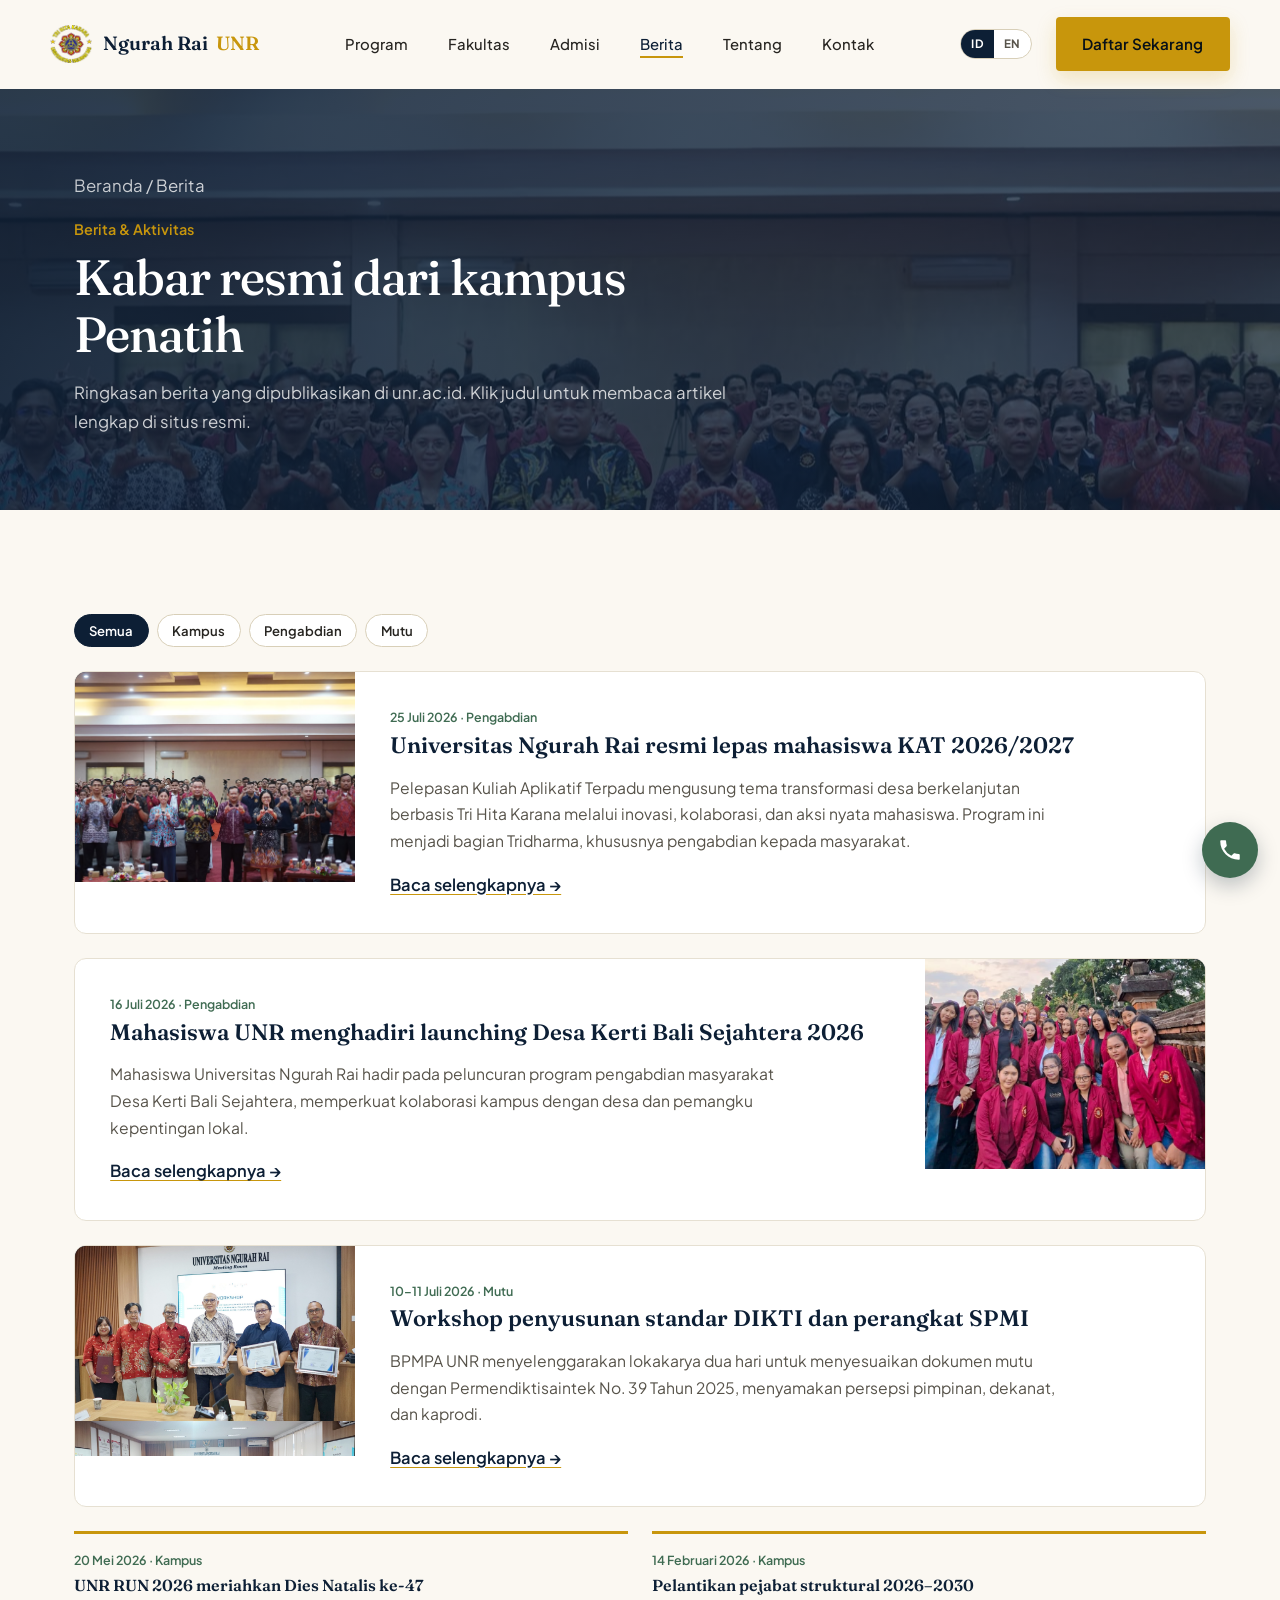
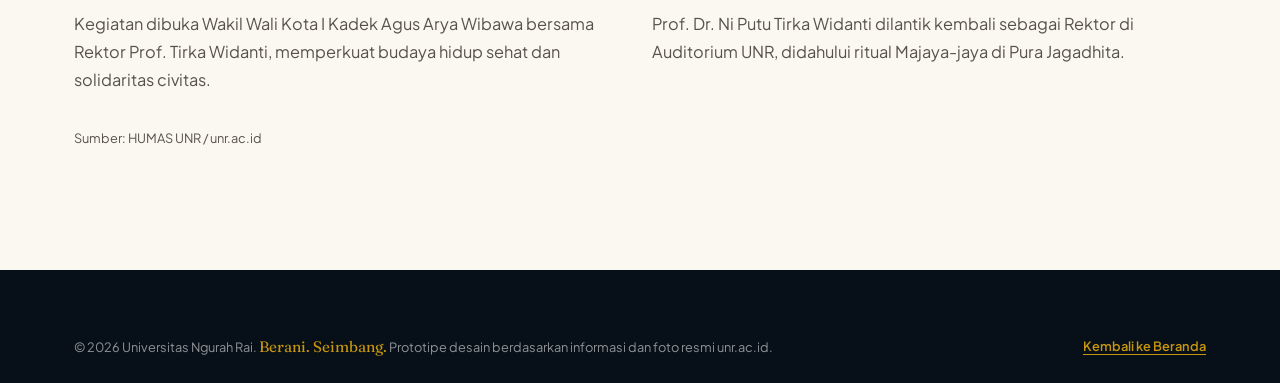
==== berita.html @ f12c73c3 "Lock brand Instagram URL, Tri Hita Karana value line, and Berani. Seimbang. signature. Co-authored-b" ====
<!DOCTYPE html>
<html lang="id">
<head>
<meta charset="UTF-8">
<meta name="viewport" content="width=device-width, initial-scale=1.0">
<title>Berita &amp; Aktivitas Kampus — Universitas Ngurah Rai</title>
<meta name="description" content="Berita resmi Universitas Ngurah Rai: KAT 2026/2027, pengabdian Desa Kerti Bali Sejahtera, workshop SPMI, UNR RUN, dan pelantikan pimpinan 2026–2030.">
<link rel="preconnect" href="https://fonts.googleapis.com">
<link rel="preconnect" href="https://fonts.gstatic.com" crossorigin>
<link href="https://fonts.googleapis.com/css2?family=Fraunces:ital,opsz,wght@0,9..144,400;0,9..144,500;0,9..144,600;1,9..144,500&family=Plus+Jakarta+Sans:wght@400;500;600;700&display=swap" rel="stylesheet">
<link rel="icon" href="/favicon.ico" sizes="any">
<link rel="icon" type="image/png" sizes="32x32" href="/assets/img/favicon-32.png">
<link rel="icon" type="image/png" sizes="192x192" href="/assets/img/favicon-192.png">
<link rel="apple-touch-icon" href="/apple-touch-icon.png">
<link rel="stylesheet" href="assets/style.css">
</head>
<body data-page="news">
<a class="skip-link" href="#main" data-i18n="skip">Langsung ke konten</a>
<div class="nav-overlay" aria-hidden="true"></div>

<header class="site-header">
  <div class="container nav-row">
    <a href="index.html" class="brand">
      <img src="assets/img/logo.png" alt="UNR" class="brand-logo">
      <span class="wordmark">Ngurah Rai <span>UNR</span></span>
    </a>
    <nav aria-label="Navigasi utama">
      <ul class="nav-links">
        <li><a href="index.html#program" data-i18n="nav.program">Program</a></li>
        <li><a href="fakultas.html" data-i18n="nav.fakultas">Fakultas</a></li>
        <li><a href="pmb.html" data-i18n="nav.admisi">Admisi</a></li>
        <li><a href="berita.html" class="active" data-i18n="nav.berita">Berita</a></li>
        <li><a href="tentang.html" data-i18n="nav.tentang">Tentang</a></li>
        <li><a href="kontak.html" data-i18n="nav.kontak">Kontak</a></li>
      </ul>
    </nav>
    <div class="nav-cta">
      <div class="lang-switch" role="group" aria-label="Language">
        <button type="button" data-lang="id" class="active">ID</button>
        <button type="button" data-lang="en">EN</button>
      </div>
      <a href="pmb.html" class="btn btn-primary" data-i18n="cta.apply">Daftar Sekarang</a>
      <button class="nav-toggle" aria-label="Buka menu" aria-expanded="false" data-i18n-aria="cta.menu">
        <svg viewBox="0 0 24 24" fill="none" stroke="currentColor" stroke-width="2.2"><path d="M3 6h18M3 12h18M3 18h18"/></svg>
      </button>
    </div>
  </div>
</header>

<main id="main">
  <section class="page-hero">
    <div class="container">
      <p class="breadcrumb"><a href="index.html" data-i18n="crumb.home">Beranda</a> / <span data-i18n="crumb.news">Berita</span></p>
      <p class="kicker" data-i18n="newsPage.k">Berita &amp; Aktivitas</p>
      <h1 data-i18n="newsPage.t">Kabar resmi dari kampus Penatih</h1>
      <p data-i18n="newsPage.lead">Ringkasan berita yang dipublikasikan di unr.ac.id. Klik judul untuk membaca artikel lengkap di situs resmi.</p>
    </div>
  </section>

  <section>
    <div class="container">
      <div class="filter-row" role="group" aria-label="Filter berita" data-reveal>
        <button class="filter-chip active" data-news-filter="all" aria-pressed="true" data-i18n="newsPage.all">Semua</button>
        <button class="filter-chip" data-news-filter="campus" aria-pressed="false" data-i18n="newsPage.campus">Kampus</button>
        <button class="filter-chip" data-news-filter="service" aria-pressed="false" data-i18n="newsPage.service">Pengabdian</button>
        <button class="filter-chip" data-news-filter="quality" aria-pressed="false" data-i18n="newsPage.quality">Mutu</button>
      </div>

      <article class="faculty-card" id="kat" data-news="service" data-reveal>
        <div class="faculty-media"><img src="assets/img/berita-kat.jpg" alt="Pelepasan KAT UNR 2026" width="960" height="540" data-lightbox="assets/img/berita-kat.jpg"></div>
        <div class="faculty-body">
          <div class="news-date" data-i18n="newsPage.d1">25 Juli 2026 · Pengabdian</div>
          <h3 data-i18n="newsPage.t1">Universitas Ngurah Rai resmi lepas mahasiswa KAT 2026/2027</h3>
          <p data-i18n="newsPage.p1">Pelepasan Kuliah Aplikatif Terpadu mengusung tema transformasi desa berkelanjutan berbasis Tri Hita Karana melalui inovasi, kolaborasi, dan aksi nyata mahasiswa. Program ini menjadi bagian Tridharma, khususnya pengabdian kepada masyarakat.</p>
          <a class="text-link" href="https://unr.ac.id/id/Universitas-Ngurah-Rai-Resmi-Lepas-Mahasiswa-Kuliah-Aplikatif-Terpadu-KAT-Tahun-Akademik-2026-2027" target="_blank" rel="noopener" data-i18n="cta.seeMore">Baca selengkapnya →</a>
        </div>
      </article>

      <article class="faculty-card reverse" id="desa" data-news="service" data-reveal style="margin-top:var(--space-3);">
        <div class="faculty-media"><img src="assets/img/berita-desa.jpg" alt="Desa Kerti Bali Sejahtera" width="960" height="540" data-lightbox="assets/img/berita-desa.jpg"></div>
        <div class="faculty-body">
          <div class="news-date" data-i18n="newsPage.d2">16 Juli 2026 · Pengabdian</div>
          <h3 data-i18n="newsPage.t2">Mahasiswa UNR menghadiri launching Desa Kerti Bali Sejahtera 2026</h3>
          <p data-i18n="newsPage.p2">Mahasiswa Universitas Ngurah Rai hadir pada peluncuran program pengabdian masyarakat Desa Kerti Bali Sejahtera, memperkuat kolaborasi kampus dengan desa dan pemangku kepentingan lokal.</p>
          <a class="text-link" href="https://unr.ac.id" target="_blank" rel="noopener" data-i18n="cta.seeMore">Baca selengkapnya →</a>
        </div>
      </article>

      <article class="faculty-card" id="spmi" data-news="quality" data-reveal style="margin-top:var(--space-3);">
        <div class="faculty-media"><img src="assets/img/berita-spmi.jpg" alt="Workshop SPMI UNR" width="960" height="540" data-lightbox="assets/img/berita-spmi.jpg"></div>
        <div class="faculty-body">
          <div class="news-date" data-i18n="newsPage.d3">10–11 Juli 2026 · Mutu</div>
          <h3 data-i18n="newsPage.t3">Workshop penyusunan standar DIKTI dan perangkat SPMI</h3>
          <p data-i18n="newsPage.p3">BPMPA UNR menyelenggarakan lokakarya dua hari untuk menyesuaikan dokumen mutu dengan Permendiktisaintek No. 39 Tahun 2025, menyamakan persepsi pimpinan, dekanat, dan kaprodi.</p>
          <a class="text-link" href="https://www.unr.ac.id/id/TINGKATKAN-MUTU-PENDIDIKAN-UNIVERSITAS-NGURAH-RAI-GELAR-WORKSHOP-PENYUSUNAN-PENYESUAIAN-STANDAR-DIKTI-DAN-PERANGKAT-SPMI" target="_blank" rel="noopener" data-i18n="cta.seeMore">Baca selengkapnya →</a>
        </div>
      </article>

      <div class="news-list">
        <article class="news-card" id="run" data-news="campus" data-reveal>
          <div class="news-date" data-i18n="newsPage.d4">20 Mei 2026 · Kampus</div>
          <h3><a href="https://www.unr.ac.id/id/UNR-RUN-2026-RESMI-TERLAKSANA-" target="_blank" rel="noopener" data-i18n="newsPage.t4">UNR RUN 2026 meriahkan Dies Natalis ke-47</a></h3>
          <p data-i18n="newsPage.p4">Kegiatan dibuka Wakil Wali Kota I Kadek Agus Arya Wibawa bersama Rektor Prof. Tirka Widanti, memperkuat budaya hidup sehat dan solidaritas civitas.</p>
        </article>
        <article class="news-card" id="pelantikan" data-news="campus" data-reveal>
          <div class="news-date" data-i18n="newsPage.d5">14 Februari 2026 · Kampus</div>
          <h3><a href="https://unr.ac.id/id/PELANTIKAN-PEJABAT-STRUKTURAL-UNIVERSITAS-NGURAH-RAI-PERIODE-2026-2030" target="_blank" rel="noopener" data-i18n="newsPage.t5">Pelantikan pejabat struktural 2026–2030</a></h3>
          <p data-i18n="newsPage.p5">Prof. Dr. Ni Putu Tirka Widanti dilantik kembali sebagai Rektor di Auditorium UNR, didahului ritual Majaya-jaya di Pura Jagadhita.</p>
        </article>
      </div>
      <p class="ext-note" style="margin-top:1.2rem;" data-i18n="newsPage.source">Sumber: HUMAS UNR / unr.ac.id</p>
    </div>
  </section>
</main>

<footer class="site-footer">
  <div class="container">
    <div class="footer-bottom" style="border-top:none; padding-top:0;">
      <span>© <span data-year>2026</span> Universitas Ngurah Rai. <span class="footer-sig" data-i18n="foot.sig">Berani. Seimbang.</span> <span data-i18n="foot.copy">Prototipe desain berdasarkan informasi dan foto resmi unr.ac.id.</span></span>
      <a href="index.html" class="text-link" style="color:var(--gold);" data-i18n="foot.home">Kembali ke Beranda</a>
    </div>
  </div>
</footer>

<a class="wa-float" href="tel:+62361462617" aria-label="Telepon kampus UNR" data-i18n-aria="cta.phone">
  <svg viewBox="0 0 24 24"><path d="M6.6 10.8a15.1 15.1 0 006.6 6.6l2.2-2.2c.3-.3.7-.4 1-.2 1.1.4 2.3.6 3.6.6.5 0 1 .4 1 1V20c0 .6-.4 1-1 1C10.6 21 3 13.4 3 4c0-.6.4-1 1-1h3.4c.6 0 1 .4 1 1 0 1.3.2 2.5.6 3.6.1.4 0 .7-.2 1L6.6 10.8z"/></svg>
</a>
<button class="back-to-top" type="button" aria-label="Kembali ke atas" data-i18n-aria="cta.top">↑</button>
<script src="assets/i18n.js"></script>
<script src="assets/script.js"></script>
</body>
</html>
---- assets/style.css ----
/* ==========================================================================
   UNIVERSITAS NGURAH RAI — Website Redesign Prototype
   Design tokens
   ========================================================================== */
:root {
  --navy: #0D1F35;
  --navy-deep: #071018;
  --navy-soft: #1B3454;
  --gold: #C8960C;
  --gold-deep: #9C7409;
  --gold-tint: #F7EFDD;
  --jade: #3F6B52;
  --jade-tint: #E8EEE9;
  --cream: #FBF8F2;
  --paper: #FFFFFF;
  --ink: #262420;
  --ink-soft: #57534A;
  --line: #E6E0D2;
  --line-strong: #D8CFB8;

  --font-display: 'Fraunces', 'Iowan Old Style', Georgia, serif;
  --font-body: 'Plus Jakarta Sans', 'Segoe UI', sans-serif;

  --space-1: 0.5rem;
  --space-2: 1rem;
  --space-3: 1.5rem;
  --space-4: 2.5rem;
  --space-5: 4rem;
  --space-6: 6.5rem;

  --radius-sm: 4px;
  --radius-md: 8px;
  --container: 1180px;
}

* { box-sizing: border-box; }
html { scroll-behavior: smooth; overflow-x: hidden; }
img, video { max-width: 100%; height: auto; }

@media (prefers-reduced-motion: reduce) {
  html { scroll-behavior: auto; }
  * { animation-duration: 0.01ms !important; animation-iteration-count: 1 !important;
      transition-duration: 0.01ms !important; scroll-behavior: auto !important; }
}

body {
  margin: 0;
  background: var(--cream);
  color: var(--ink);
  font-family: var(--font-body);
  font-size: 16.5px;
  line-height: 1.65;
  -webkit-font-smoothing: antialiased;
  opacity: 0;
  overflow-x: hidden;
  animation: page-in 0.7s cubic-bezier(.16,1,.3,1) forwards;
}
@keyframes page-in {
  from { opacity: 0; }
  to { opacity: 1; }
}

h1, h2, h3, h4 {
  font-family: var(--font-display);
  color: var(--navy);
  margin: 0 0 var(--space-2);
  line-height: 1.15;
  font-weight: 600;
}
h1 { font-size: clamp(2.1rem, 4.4vw, 3.25rem); font-weight: 500; letter-spacing: -0.02em; }
h2 { font-size: clamp(1.55rem, 2.8vw, 2.15rem); letter-spacing: -0.015em; }
h3 { font-size: clamp(1.12rem, 1.6vw, 1.32rem); }
p { margin: 0 0 var(--space-2); color: var(--ink-soft); max-width: 62ch; font-size: 1.02rem; line-height: 1.7; }
a { color: inherit; }
img, svg { display: block; max-width: 100%; }

.container {
  max-width: var(--container);
  margin: 0 auto;
  padding: 0 var(--space-3);
}

section { padding: var(--space-6) 0; }
.section-tight { padding: var(--space-5) 0; }

.divider {
  border: none;
  border-top: 1px solid var(--line);
  margin: 0;
}

/* -------------------------------------------------------------------------
   Buttons & links
   ------------------------------------------------------------------------- */
.btn {
  display: inline-flex;
  align-items: center;
  gap: 0.5rem;
  font-family: var(--font-body);
  font-weight: 600;
  font-size: 0.95rem;
  padding: 0.85rem 1.6rem;
  border-radius: var(--radius-sm);
  text-decoration: none;
  border: 1.5px solid transparent;
  cursor: pointer;
  position: relative;
  overflow: hidden;
  transition: background 0.2s ease, color 0.2s ease, border-color 0.2s ease, transform 0.2s ease, box-shadow 0.2s ease;
}
.btn:hover { transform: translateY(-2px); }
.btn-primary { box-shadow: 0 8px 20px rgba(200,150,12,0.22); }
.btn-primary:hover { box-shadow: 0 12px 26px rgba(200,150,12,0.28); }
.btn-primary { background: var(--gold); color: var(--navy-deep); }
.btn-primary:hover { background: var(--gold-deep); }
.btn-secondary { background: transparent; color: var(--navy); border-color: var(--navy); }
.btn-secondary:hover { background: var(--navy); color: var(--paper); }
.btn-on-navy { background: transparent; color: var(--paper); border-color: rgba(255,255,255,0.55); }
.btn-on-navy:hover { background: var(--paper); color: var(--navy); }

.text-link {
  color: var(--navy);
  text-decoration: underline;
  text-decoration-color: var(--gold);
  text-underline-offset: 3px;
  font-weight: 600;
}

/* -------------------------------------------------------------------------
   Navigation
   ------------------------------------------------------------------------- */
.site-header {
  position: sticky;
  top: 0;
  z-index: 100;
  background: rgba(251, 248, 242, 0.92);
  backdrop-filter: blur(8px);
  border-bottom: 1px solid transparent;
  transition: border-color 0.2s ease, box-shadow 0.2s ease;
}
.site-header.is-scrolled {
  border-color: var(--line);
  box-shadow: 0 4px 16px rgba(13, 31, 53, 0.06);
}
.nav-row {
  display: flex;
  align-items: center;
  justify-content: space-between;
  gap: 0.75rem;
  padding: 1.05rem 0;
  min-width: 0;
}
.brand { min-width: 0; flex: 0 1 auto; }
.wordmark { white-space: nowrap; }
.brand {
  display: flex;
  align-items: center;
  gap: 0.7rem;
  text-decoration: none;
}
.brand-logo {
  width: 42px;
  height: 42px;
  object-fit: contain;
}
.wordmark {
  display: flex;
  align-items: baseline;
  gap: 0.5rem;
  font-family: var(--font-display);
  font-size: 1.2rem;
  font-weight: 600;
  color: var(--navy);
  text-decoration: none;
}
.wordmark span { color: var(--gold); }
.lang-switch {
  display: inline-flex;
  border: 1px solid var(--line-strong);
  border-radius: 999px;
  overflow: hidden;
  background: var(--paper);
}
.lang-switch button {
  border: none;
  background: transparent;
  font-family: var(--font-body);
  font-weight: 700;
  font-size: 0.72rem;
  letter-spacing: 0.04em;
  padding: 0.38rem 0.62rem;
  cursor: pointer;
  color: var(--ink-soft);
}
.lang-switch button.active {
  background: var(--navy);
  color: var(--paper);
}
.nav-links {
  display: flex;
  align-items: center;
  gap: var(--space-4);
  list-style: none;
  margin: 0; padding: 0;
}
.nav-links a {
  text-decoration: none;
  color: var(--ink);
  font-size: 0.93rem;
  font-weight: 500;
  padding-bottom: 3px;
  border-bottom: 2px solid transparent;
  transition: border-color 0.15s ease, color 0.15s ease;
}
.nav-links a:hover, .nav-links a.active { border-color: var(--gold); color: var(--navy); }
.nav-cta { display: flex; align-items: center; gap: var(--space-3); }
.nav-toggle {
  display: none;
  background: var(--paper);
  border: 1.5px solid var(--navy);
  border-radius: 8px;
  cursor: pointer;
  padding: 0.4rem;
  z-index: 230;
  color: var(--navy);
}
.nav-toggle svg {
  width: 22px;
  height: 22px;
  stroke: currentColor;
  display: block;
}
.nav-overlay {
  display: none;
  position: fixed;
  inset: 0;
  background: rgba(7, 16, 24, 0.55);
  z-index: 200;
  opacity: 0;
  transition: opacity 0.25s ease;
}
.nav-overlay.is-on { display: block; }

@media (max-width: 1100px) {
  .site-header {
    z-index: 210;
    background: var(--cream);
    backdrop-filter: none;
  }
  body.nav-open .site-header {
    background: var(--cream);
    border-color: var(--line);
  }
  .nav-links {
    display: flex;
    position: fixed;
    top: 0;
    right: 0;
    bottom: 0;
    width: min(84vw, 360px);
    flex-direction: column;
    align-items: flex-start;
    background: #fff;
    padding: 5.4rem 1.6rem 2rem;
    gap: 0.15rem;
    box-shadow: -12px 0 40px rgba(13,31,53,0.22);
    transform: translateX(104%);
    transition: transform 0.32s cubic-bezier(.2,.7,.2,1);
    z-index: 220;
  }
  body.nav-open .nav-links { transform: translateX(0); }
  body.nav-open .nav-overlay { display: block; opacity: 1; }
  body.nav-open { overflow: hidden; }
  .nav-toggle { display: inline-flex; align-items: center; justify-content: center; }
  body.nav-open .nav-toggle {
    background: var(--navy);
    border-color: var(--navy);
    color: #fff;
  }
  .nav-cta .btn-primary { padding: 0.6rem 1rem; font-size: 0.85rem; }
  .nav-links a {
    font-size: 1.12rem;
    width: 100%;
    padding: 0.85rem 0.2rem;
    color: var(--navy);
    border-bottom: 1px solid var(--line);
    opacity: 1;
  }
  .nav-links a.active {
    border-color: var(--gold);
    color: var(--navy);
    font-weight: 700;
  }
}

/* -------------------------------------------------------------------------
   Hero
   ------------------------------------------------------------------------- */
.hero {
  padding: var(--space-4) 0 var(--space-4);
  overflow: hidden;
}
.hero-grid {
  display: grid;
  grid-template-columns: minmax(0, 1fr) minmax(0, 1.05fr);
  gap: clamp(1.25rem, 4vw, 2.5rem);
  align-items: center;
}
.hero-eyebrow {
  font-family: var(--font-body);
  font-size: 0.85rem;
  font-weight: 600;
  color: var(--jade);
  letter-spacing: 0.02em;
  margin-bottom: var(--space-2);
}
.hero h1 { max-width: 16ch; font-size: clamp(1.75rem, 4.2vw, 3.05rem); }
.hero-lead { font-size: 1.05rem; max-width: 46ch; }
.hero-actions { display: flex; gap: var(--space-2); margin-top: var(--space-3); flex-wrap: wrap; }
.hero-meta {
  margin-top: var(--space-4);
  font-size: 0.88rem;
  color: var(--ink-soft);
  display: flex;
  gap: var(--space-3);
  flex-wrap: wrap;
}
.hero-meta strong { color: var(--navy); }

.hero-word { display: inline-block; opacity: 0; transform: translateY(0.4em); }
.hero.is-ready .hero-word {
  animation: word-rise 0.7s cubic-bezier(.2,.7,.2,1) forwards;
}

@keyframes word-rise {
  to { opacity: 1; transform: translateY(0); }
}

.hero-visual { position: relative; width: 100%; min-width: 0; }
.motif-frame {
  position: relative;
  border: 1px solid var(--line-strong);
  background: var(--paper);
  padding: clamp(0.55rem, 1.6vw, 0.9rem);
  border-radius: var(--radius-md);
}
.hero-visual .photo-placeholder {
  aspect-ratio: 2 / 1;
  width: 100%;
  max-height: none;
  background: #7a1618;
}
.photo-placeholder {
  aspect-ratio: 4 / 5;
  border-radius: var(--radius-sm);
  background:
    repeating-linear-gradient(135deg, rgba(13,31,53,0.05) 0 2px, transparent 2px 14px),
    linear-gradient(160deg, #16304F, #0D1F35 60%, #0A1728);
  display: flex;
  align-items: flex-end;
  padding: var(--space-2);
  position: relative;
  overflow: hidden;
}
.photo-placeholder .gate {
  position: absolute; inset: 0; opacity: 0.5;
}
.placeholder-tag {
  position: relative;
  z-index: 1;
  background: rgba(251,248,242,0.92);
  color: var(--navy);
  font-size: 0.72rem;
  font-weight: 600;
  padding: 0.35rem 0.6rem;
  border-radius: 3px;
}
.motif-caption {
  font-size: 0.8rem;
  color: var(--ink-soft);
  margin-top: var(--space-2);
  text-align: center;
}
.hero-outro {
  font-family: var(--font-display);
  font-size: 1rem;
  color: var(--navy);
  text-align: center;
  margin-top: 0.35rem;
}
.why-value {
  max-width: 58ch;
  margin-top: 0.75rem;
  color: var(--ink-soft);
}
.footer-sig {
  font-family: var(--font-display);
  color: var(--gold);
  font-size: 0.95rem;
  white-space: nowrap;
}

@media (max-width: 900px) {
  .hero-grid { grid-template-columns: 1fr; }
  .hero-visual { max-width: none; width: 100%; }
  .hero h1 { max-width: 20ch; }
  .hero-visual .photo-placeholder { aspect-ratio: 2 / 1; }
}

/* -------------------------------------------------------------------------
   Stat strip
   ------------------------------------------------------------------------- */
.stat-strip {
  background: var(--navy);
  color: var(--paper);
  padding: var(--space-4) 0;
}
.stat-grid {
  display: grid;
  grid-template-columns: repeat(4, 1fr);
  gap: var(--space-3);
  text-align: center;
}
.stat-number {
  font-family: var(--font-display);
  font-size: clamp(1.8rem, 3.4vw, 2.6rem);
  color: var(--gold);
  font-weight: 600;
}
.stat-label { font-size: 0.85rem; color: rgba(255,255,255,0.78); margin-top: 0.2rem; }

@media (max-width: 720px) {
  .stat-grid { grid-template-columns: repeat(2, 1fr); gap: var(--space-4) var(--space-2); }
}

/* -------------------------------------------------------------------------
   Section headers
   ------------------------------------------------------------------------- */
.section-head { max-width: 640px; margin-bottom: var(--space-4); }
.section-head.center { margin-left: auto; margin-right: auto; text-align: center; }
.kicker {
  font-size: 0.85rem;
  font-weight: 600;
  color: var(--jade);
  margin-bottom: 0.5rem;
}

/* -------------------------------------------------------------------------
   Feature grid (Why UNR)
   ------------------------------------------------------------------------- */
.feature-grid {
  display: grid;
  grid-template-columns: repeat(4, 1fr);
  gap: 0;
  border-top: 1px solid var(--line);
  border-left: 1px solid var(--line);
}
.feature-item {
  padding: var(--space-3);
  border-right: 1px solid var(--line);
  border-bottom: 1px solid var(--line);
  transition: background 0.35s ease, transform 0.35s ease;
}
.feature-item:hover { background: rgba(255,255,255,0.7); }
.feature-mark {
  width: 34px; height: 34px;
  margin-bottom: var(--space-2);
}
.feature-item h3 { font-size: 1.05rem; margin-bottom: 0.4rem; }
.feature-item p { font-size: 0.92rem; }

@media (max-width: 900px) {
  .feature-grid { grid-template-columns: repeat(2, 1fr); }
}
@media (max-width: 560px) {
  .feature-grid { grid-template-columns: 1fr; }
}

/* -------------------------------------------------------------------------
   Student life gallery
   ------------------------------------------------------------------------- */
.gallery-grid {
  display: grid;
  grid-template-columns: repeat(6, 1fr);
  grid-auto-rows: 118px;
  gap: 10px;
}
.gallery-item {
  border-radius: var(--radius-sm);
  background: linear-gradient(150deg, var(--jade-tint), var(--gold-tint));
  border: 1px solid var(--line-strong);
  display: flex; align-items: center; justify-content: center;
  font-size: 0.68rem; color: var(--ink-soft); text-align: center; padding: 0.4rem;
}
.gallery-item.tall { grid-row: span 2; }
.gallery-item.wide { grid-column: span 2; }

@media (max-width: 720px) {
  .gallery-grid { grid-template-columns: repeat(2, 1fr); grid-auto-rows: 118px; }
  .gallery-item.wide { grid-column: span 2; }
}

.follow-note {
  margin-top: var(--space-3);
  display: flex; align-items: flex-start; gap: 0.6rem;
  font-size: 0.9rem;
}
.follow-note svg { flex-shrink: 0; margin-top: 2px; }
.follow-note span { flex: 1; }

/* -------------------------------------------------------------------------
   Program cards
   ------------------------------------------------------------------------- */
.program-grid {
  display: grid;
  grid-template-columns: repeat(4, 1fr);
  gap: var(--space-3);
}
.program-card {
  border: 1px solid var(--line);
  border-radius: 12px;
  padding: var(--space-3);
  background: var(--paper);
  transition: border-color 0.3s ease, transform 0.4s cubic-bezier(.16,1,.3,1), box-shadow 0.4s ease;
}
.program-card:hover {
  border-color: var(--gold);
  transform: translateY(-6px);
  box-shadow: 0 16px 36px rgba(13,31,53,0.08);
}
.program-card {
  transition: border-color 0.2s ease, transform 0.25s ease, box-shadow 0.25s ease;
}
.program-tag {
  display: inline-block;
  font-size: 0.72rem;
  font-weight: 700;
  color: var(--navy);
  background: var(--gold-tint);
  padding: 0.2rem 0.5rem;
  border-radius: 3px;
  margin-bottom: var(--space-2);
}
.program-card h3 { font-size: 1.05rem; }
.program-card p { font-size: 0.88rem; }
.program-fee { font-size: 0.82rem; color: var(--ink-soft); margin: 0.6rem 0; }
.program-fee strong { color: var(--navy); }

@media (max-width: 900px) {
  .program-grid { grid-template-columns: repeat(2, 1fr); }
}
@media (max-width: 560px) {
  .program-grid { grid-template-columns: 1fr; }
}

/* -------------------------------------------------------------------------
   Countdown banner
   ------------------------------------------------------------------------- */
.countdown-banner {
  background: linear-gradient(120deg, var(--gold-tint), #FBF3DF 60%, var(--gold-tint));
  border-top: 1px solid var(--line-strong);
  border-bottom: 1px solid var(--line-strong);
  padding: var(--space-4) 0;
}
.countdown-inner {
  display: flex;
  align-items: center;
  justify-content: space-between;
  gap: var(--space-3);
  flex-wrap: wrap;
}
.countdown-copy h2 { margin-bottom: 0.3rem; }
.countdown-timer {
  display: flex;
  gap: var(--space-2);
}
.timer-unit {
  background: var(--navy);
  color: var(--paper);
  border-radius: var(--radius-sm);
  padding: 0.7rem 1rem;
  min-width: 64px;
  text-align: center;
}
.timer-unit .n { font-family: var(--font-display); font-size: 1.5rem; display: block; }
.timer-unit .u { font-size: 0.65rem; text-transform: lowercase; color: rgba(255,255,255,0.7); }

@media (max-width: 720px) {
  .countdown-inner { flex-direction: column; align-items: flex-start; }
}

/* -------------------------------------------------------------------------
   Tri Hita Karana story
   ------------------------------------------------------------------------- */
.story-grid {
  display: grid;
  grid-template-columns: 0.8fr 1.2fr;
  gap: var(--space-5);
  align-items: center;
}
.pillar-row {
  display: flex;
  gap: var(--space-3);
  margin: var(--space-3) 0;
  flex-wrap: wrap;
}
.pillar {
  display: flex; align-items: center; gap: 0.5rem;
  font-size: 0.85rem;
  border: 1px solid var(--line-strong);
  border-radius: 999px;
  padding: 0.35rem 0.8rem 0.35rem 0.5rem;
  background: var(--paper);
}
.pillar .dot { width: 8px; height: 8px; border-radius: 50%; background: var(--jade); }
.story-quote {
  font-family: var(--font-display);
  font-size: 1.3rem;
  color: var(--navy);
  line-height: 1.4;
  font-style: italic;
  margin: var(--space-2) 0;
}
.story-attribution { font-size: 0.85rem; color: var(--ink-soft); }
.story-attribution strong { color: var(--navy); }

@media (max-width: 880px) {
  .story-grid { grid-template-columns: 1fr; }
}

/* -------------------------------------------------------------------------
   News strip
   ------------------------------------------------------------------------- */
.news-grid {
  display: grid;
  grid-template-columns: repeat(3, 1fr);
  gap: var(--space-3);
}
.news-card { border-top: 3px solid var(--gold); padding-top: var(--space-2); }
.news-date { font-size: 0.78rem; color: var(--jade); font-weight: 600; margin-bottom: 0.3rem; }
.news-card h3 { font-size: 1rem; }

@media (max-width: 780px) {
  .news-grid { grid-template-columns: 1fr; }
}

/* -------------------------------------------------------------------------
   Footer
   ------------------------------------------------------------------------- */
.site-footer {
  background: var(--navy-deep);
  color: rgba(255,255,255,0.82);
  padding: var(--space-5) 0 var(--space-3);
}
.footer-grid {
  display: grid;
  grid-template-columns: 1.4fr 1fr 1fr 1fr;
  gap: var(--space-4);
  padding-bottom: var(--space-4);
  border-bottom: 1px solid rgba(255,255,255,0.12);
}
.footer-grid h4 { color: var(--paper); font-size: 0.9rem; font-family: var(--font-body); font-weight: 700; margin-bottom: var(--space-2); }
.footer-grid ul { list-style: none; margin: 0; padding: 0; }
.footer-grid li { margin-bottom: 0.55rem; }
.footer-grid a { text-decoration: none; color: rgba(255,255,255,0.72); font-size: 0.9rem; }
.footer-grid a:hover { color: var(--gold); }
.footer-wordmark { font-family: var(--font-display); font-size: 1.2rem; color: var(--paper); margin-bottom: 0.6rem; }
.footer-wordmark span { color: var(--gold); }
.footer-bottom {
  display: flex; justify-content: space-between; align-items: center;
  padding-top: var(--space-3); font-size: 0.8rem; color: rgba(255,255,255,0.55);
  flex-wrap: wrap; gap: var(--space-2);
}
.social-row { display: flex; gap: 0.7rem; }
.social-row a {
  width: 34px; height: 34px; border-radius: 50%;
  border: 1px solid rgba(255,255,255,0.25);
  display: flex; align-items: center; justify-content: center;
  transition: border-color 0.15s ease, background 0.15s ease;
}
.social-row a:hover { border-color: var(--gold); background: rgba(200,150,12,0.15); }
.social-row svg { width: 16px; height: 16px; fill: rgba(255,255,255,0.85); }

@media (max-width: 880px) {
  .footer-grid { grid-template-columns: 1fr 1fr; }
}

/* -------------------------------------------------------------------------
   Sticky WhatsApp button
   ------------------------------------------------------------------------- */
.wa-float {
  position: fixed;
  bottom: 22px; right: 22px;
  width: 56px; height: 56px;
  border-radius: 50%;
  background: var(--jade);
  display: flex; align-items: center; justify-content: center;
  box-shadow: 0 8px 20px rgba(13,31,53,0.25);
  z-index: 200;
  text-decoration: none;
  transition: transform 0.15s ease;
}
.wa-float:hover { transform: translateY(-3px); }
.wa-float svg { width: 26px; height: 26px; fill: var(--paper); }

/* -------------------------------------------------------------------------
   Page hero (interior pages)
   ------------------------------------------------------------------------- */
.page-hero {
  background: var(--navy);
  color: var(--paper);
  padding: clamp(3.2rem, 7vw, 5.2rem) 0 clamp(2.4rem, 5vw, 3.6rem);
  background-size: cover;
  background-position: center;
  position: relative;
  overflow: hidden;
}
.page-hero .kicker { color: var(--gold); font-size: 0.9rem; }
.page-hero h1 { color: var(--paper); max-width: 18ch; font-size: clamp(2rem, 4.6vw, 3.1rem); }
.page-hero p { color: rgba(255,255,255,0.78); max-width: 58ch; font-size: 1.05rem; }
.breadcrumb { font-size: 0.82rem; color: rgba(255,255,255,0.55); margin-bottom: var(--space-2); }
.breadcrumb a { color: rgba(255,255,255,0.75); text-decoration: none; }
.page-hero .timer-unit { background: rgba(255,255,255,0.1); border: 1px solid rgba(255,255,255,0.25); }
.page-hero .timer-unit .n { color: var(--gold); }
.page-hero .timer-unit .u { color: rgba(255,255,255,0.65); }

/* -------------------------------------------------------------------------
   Fee table + tabs
   ------------------------------------------------------------------------- */
.tab-row {
  display: flex;
  gap: 0.4rem;
  flex-wrap: wrap;
  margin-bottom: var(--space-3);
  border-bottom: 1px solid var(--line);
}
.tab-btn {
  background: none; border: none; cursor: pointer;
  font-family: var(--font-body); font-weight: 600; font-size: 0.9rem;
  color: var(--ink-soft);
  padding: 0.7rem 1rem;
  border-bottom: 2px solid transparent;
  margin-bottom: -1px;
}
.tab-btn.active { color: var(--navy); border-color: var(--gold); }
.fee-table { width: 100%; border-collapse: collapse; display: none; }
.fee-table.active { display: table; }
.fee-table th, .fee-table td {
  text-align: left; padding: 0.85rem 0.6rem; border-bottom: 1px solid var(--line);
  font-size: 0.92rem;
}
.fee-table th { color: var(--navy); font-family: var(--font-body); font-size: 0.8rem; text-transform: none; }
.fee-table tr.total td { font-weight: 700; color: var(--navy); border-top: 1.5px solid var(--navy); }

/* -------------------------------------------------------------------------
   Stepper
   ------------------------------------------------------------------------- */
.stepper {
  display: grid;
  grid-template-columns: repeat(5, 1fr);
  gap: var(--space-2);
}
.step {
  position: relative;
  padding-top: var(--space-3);
  border-top: 3px solid var(--line-strong);
}
.step.done { border-color: var(--jade); }
.step-num {
  position: absolute; top: -14px; left: 0;
  width: 26px; height: 26px; border-radius: 50%;
  background: var(--navy); color: var(--paper);
  font-size: 0.8rem; font-weight: 700;
  display: flex; align-items: center; justify-content: center;
}
.step h3 { font-size: 0.95rem; margin-bottom: 0.3rem; }
.step p { font-size: 0.84rem; }

@media (max-width: 880px) {
  .stepper { grid-template-columns: 1fr; gap: var(--space-3); }
  .step { padding-left: var(--space-3); padding-top: 0.2rem; border-top: none; border-left: 3px solid var(--line-strong); }
  .step-num { top: -2px; left: -14px; }
}

/* -------------------------------------------------------------------------
   Checklist
   ------------------------------------------------------------------------- */
.checklist { list-style: none; margin: 0; padding: 0; }
.checklist li {
  display: flex; align-items: flex-start; gap: 0.7rem;
  padding: 0.7rem 0; border-bottom: 1px solid var(--line);
  font-size: 0.93rem; cursor: pointer; user-select: none;
}
.checklist input { margin-top: 3px; accent-color: var(--jade); width: 16px; height: 16px; }
.checklist li.checked span { text-decoration: line-through; color: var(--ink-soft); }

/* -------------------------------------------------------------------------
   FAQ accordion
   ------------------------------------------------------------------------- */
.accordion-item { border-bottom: 1px solid var(--line); }
.accordion-trigger {
  width: 100%; text-align: left; background: none; border: none; cursor: pointer;
  display: flex; justify-content: space-between; align-items: center;
  padding: var(--space-2) 0; font-family: var(--font-body); font-weight: 600;
  font-size: 0.98rem; color: var(--navy);
}
.accordion-trigger .plus { font-size: 1.3rem; color: var(--gold); transition: transform 0.2s ease; }
.accordion-item.open .plus { transform: rotate(45deg); }
.accordion-panel {
  max-height: 0; overflow: hidden; transition: max-height 0.25s ease;
}
.accordion-panel p { padding-bottom: var(--space-2); font-size: 0.92rem; }

/* -------------------------------------------------------------------------
   Two column info block (scholarships etc.)
   ------------------------------------------------------------------------- */
.info-grid {
  display: grid;
  grid-template-columns: repeat(3, 1fr);
  gap: var(--space-3);
}
.info-card { border: 1px solid var(--line); border-radius: var(--radius-md); padding: var(--space-3); background: var(--paper); }
.info-card h3 { font-size: 1rem; }
.info-card p { font-size: 0.88rem; }

@media (max-width: 780px) {
  .info-grid { grid-template-columns: 1fr; }
}

/* -------------------------------------------------------------------------
   Timeline (About page)
   ------------------------------------------------------------------------- */
.timeline { position: relative; padding-left: var(--space-4); border-left: 2px solid var(--line-strong); }
.timeline-item { position: relative; padding-bottom: var(--space-4); }
.timeline-item:last-child { padding-bottom: 0; }
.timeline-item::before {
  content: ''; position: absolute; left: calc(-1 * var(--space-4) - 6px); top: 4px;
  width: 12px; height: 12px; border-radius: 50%; background: var(--gold);
  border: 2px solid var(--cream);
}
.timeline-year { font-family: var(--font-display); color: var(--jade); font-size: 1.1rem; margin-bottom: 0.2rem; }

/* -------------------------------------------------------------------------
   Sidebar contact card (used on Admissions page)
   ------------------------------------------------------------------------- */
.layout-2col {
  display: grid;
  grid-template-columns: 1.6fr 1fr;
  gap: var(--space-5);
  align-items: start;
}
.contact-card {
  border: 1px solid var(--line-strong);
  border-radius: var(--radius-md);
  padding: var(--space-3);
  background: var(--paper);
  position: sticky;
  top: 100px;
}
.contact-card h3 { font-size: 1.05rem; }
.contact-line { display: flex; align-items: center; gap: 0.6rem; font-size: 0.9rem; margin: 0.7rem 0; }
.contact-line svg { width: 18px; height: 18px; fill: var(--jade); flex-shrink: 0; }

@media (max-width: 980px) {
  .layout-2col { grid-template-columns: 1fr; }
  .contact-card { position: static; }
}

/* Skip link for accessibility */
.skip-link {
  position: absolute; left: -999px; top: 0; background: var(--navy); color: var(--paper);
  padding: 0.6rem 1rem; z-index: 999;
}
.skip-link:focus { left: 12px; top: 12px; }

:focus-visible { outline: 2px solid var(--jade); outline-offset: 2px; }

/* -------------------------------------------------------------------------
   Motion & reveal
   ------------------------------------------------------------------------- */
[data-lightbox] { cursor: zoom-in; }
[data-reveal] {
  opacity: 0;
  transform: translateY(36px);
  transition: opacity 0.9s cubic-bezier(.16,1,.3,1), transform 0.9s cubic-bezier(.16,1,.3,1);
}
[data-reveal].is-visible {
  opacity: 1;
  transform: none;
}
[data-reveal="left"] { transform: translateX(-28px); }
[data-reveal="right"] { transform: translateX(28px); }
[data-reveal="scale"] { transform: scale(0.96); }

.filter-row {
  display: flex;
  flex-wrap: wrap;
  gap: 0.5rem;
  margin-bottom: var(--space-3);
}
.filter-chip {
  border: 1px solid var(--line-strong);
  background: var(--paper);
  color: var(--ink);
  font-family: var(--font-body);
  font-weight: 600;
  font-size: 0.82rem;
  padding: 0.45rem 0.9rem;
  border-radius: 999px;
  cursor: pointer;
  transition: background 0.2s ease, color 0.2s ease, border-color 0.2s ease, transform 0.2s ease;
}
.filter-chip:hover { border-color: var(--gold); transform: translateY(-1px); }
.filter-chip.active {
  background: var(--navy);
  color: var(--paper);
  border-color: var(--navy);
}

.facility-grid {
  display: grid;
  grid-template-columns: repeat(3, 1fr);
  gap: var(--space-3);
}
.facility-card {
  background: var(--paper);
  border: 1px solid var(--line);
  border-radius: var(--radius-md);
  overflow: hidden;
  transition: transform 0.25s ease, box-shadow 0.25s ease;
}
.facility-card:hover {
  transform: translateY(-6px);
  box-shadow: 0 18px 40px rgba(13,31,53,0.1);
}
.facility-media {
  height: 160px;
  background-size: cover;
  background-position: center;
  position: relative;
  overflow: hidden;
}
.facility-media img {
  width: 100%;
  height: 100%;
  object-fit: cover;
  object-position: center;
  display: block;
}
.facility-media::after {
  content: '';
  position: absolute;
  inset: 0;
  background: linear-gradient(180deg, transparent 40%, rgba(7,16,24,0.35));
}
.facility-card h3 { font-size: 1.05rem; margin: var(--space-2) var(--space-3) 0.4rem; }
.facility-card p { font-size: 0.88rem; margin: 0 var(--space-3) var(--space-3); }

@media (max-width: 900px) {
  .facility-grid { grid-template-columns: 1fr; }
}

.rector-block {
  display: grid;
  grid-template-columns: 0.85fr 1.15fr;
  gap: var(--space-5);
  align-items: center;
}
.rector-portrait {
  aspect-ratio: 3 / 4;
  max-height: 480px;
  border-radius: var(--radius-md);
  background: #16304F;
  border: 1px solid var(--line-strong);
  position: relative;
  overflow: hidden;
}
.rector-portrait img {
  width: 100%;
  height: 100%;
  object-fit: cover;
  object-position: top center;
}
.rector-portrait .badge {
  position: absolute;
  left: 1rem;
  bottom: 1rem;
  background: rgba(251,248,242,0.94);
  padding: 0.7rem 0.9rem;
  border-radius: var(--radius-sm);
}
.rector-portrait .badge strong { display: block; color: var(--navy); }
.rector-portrait .badge span { font-size: 0.78rem; color: var(--ink-soft); }

@media (max-width: 880px) {
  .rector-block { grid-template-columns: 1fr; }
}

.slider {
  position: relative;
  overflow: hidden;
  border: 1px solid var(--line);
  border-radius: var(--radius-md);
  background: var(--paper);
}
.slider-track {
  display: flex;
  transition: transform 0.55s cubic-bezier(.2,.7,.2,1);
}
.slide {
  min-width: 100%;
  padding: var(--space-4);
}
.slider-nav {
  display: flex;
  align-items: center;
  justify-content: space-between;
  padding: 0 var(--space-3) var(--space-3);
  gap: var(--space-2);
}
.slider-arrows { display: flex; gap: 0.5rem; }
.slider-btn {
  width: 38px; height: 38px;
  border-radius: 50%;
  border: 1px solid var(--line-strong);
  background: var(--paper);
  cursor: pointer;
  font-size: 1.1rem;
  color: var(--navy);
  transition: background 0.2s ease, transform 0.2s ease;
}
.slider-btn:hover { background: var(--gold-tint); transform: translateY(-1px); }
.slider-dots { display: flex; gap: 0.4rem; }
.slider-dot {
  width: 8px; height: 8px; border-radius: 50%;
  border: none; background: var(--line-strong); cursor: pointer; padding: 0;
}
.slider-dot.active { background: var(--gold); width: 22px; border-radius: 99px; }

.news-card {
  transition: transform 0.25s ease;
}
.news-card:hover { transform: translateY(-4px); }
.news-card a { text-decoration: none; }

.gallery-item {
  transition: transform 0.35s ease, box-shadow 0.35s ease;
  background-size: cover;
  background-position: center;
  color: #fff;
  font-weight: 600;
  text-shadow: 0 2px 10px rgba(0,0,0,0.45);
}
.gallery-item:hover { transform: scale(1.02); box-shadow: 0 10px 24px rgba(13,31,53,0.16); }

.hero-visual .motif-frame {
  animation: float-soft 7s ease-in-out infinite;
}
@keyframes float-soft {
  0%, 100% { transform: translateY(0); }
  50% { transform: translateY(-10px); }
}

.hero-shine {
  position: absolute;
  inset: -20% auto auto -30%;
  width: 40%;
  height: 160%;
  background: linear-gradient(90deg, transparent, rgba(255,255,255,0.12), transparent);
  transform: rotate(18deg);
  animation: shine 8s ease-in-out infinite;
  pointer-events: none;
}
@keyframes shine {
  0% { transform: translateX(-40%) rotate(18deg); }
  50% { transform: translateX(220%) rotate(18deg); }
  100% { transform: translateX(-40%) rotate(18deg); }
}

.photo-real {
  width: 100%;
  height: 100%;
  object-fit: cover;
  display: block;
  min-height: 100%;
}

.hero-visual .photo-placeholder {
  padding: 0;
}
.hero-visual .photo-placeholder img {
  position: absolute;
  inset: 0;
  width: 100%;
  height: 100%;
  object-fit: cover;
  object-position: center;
  animation: none;
}
@keyframes kenburns {
  from { transform: scale(1.04) translateY(0); }
  to { transform: scale(1.12) translateY(-8px); }
}

.quick-links {
  display: grid;
  grid-template-columns: repeat(4, 1fr);
  gap: var(--space-2);
  margin-top: var(--space-3);
}
.quick-link {
  border: 1px solid var(--line);
  background: var(--paper);
  border-radius: var(--radius-md);
  padding: 1rem 1.1rem;
  text-decoration: none;
  transition: transform 0.22s ease, border-color 0.22s ease, box-shadow 0.22s ease;
}
.quick-link:hover {
  transform: translateY(-4px);
  border-color: var(--gold);
  box-shadow: 0 12px 28px rgba(13,31,53,0.07);
}
.quick-link strong { display: block; color: var(--navy); margin-bottom: 0.2rem; }
.quick-link span { font-size: 0.82rem; color: var(--ink-soft); }

@media (max-width: 800px) {
  .quick-links { grid-template-columns: 1fr 1fr; }
}

.mission-list {
  margin: var(--space-3) 0 0;
  padding: 0;
  list-style: none;
  counter-reset: misi;
}
.mission-list li {
  counter-increment: misi;
  display: grid;
  grid-template-columns: 42px 1fr;
  gap: 0.9rem;
  padding: 1rem 0;
  border-bottom: 1px solid var(--line);
  color: var(--ink-soft);
}
.mission-list li::before {
  content: counter(misi, decimal-leading-zero);
  font-family: var(--font-display);
  color: var(--gold);
  font-size: 1.2rem;
}

.back-to-top {
  position: fixed;
  right: 22px;
  bottom: 90px;
  width: 44px;
  height: 44px;
  border-radius: 50%;
  border: 1px solid var(--line-strong);
  background: var(--paper);
  color: var(--navy);
  cursor: pointer;
  opacity: 0;
  pointer-events: none;
  transform: translateY(8px);
  transition: opacity 0.25s ease, transform 0.25s ease;
  z-index: 199;
  box-shadow: 0 8px 18px rgba(13,31,53,0.12);
}
.back-to-top.is-visible {
  opacity: 1;
  pointer-events: auto;
  transform: none;
}

.wa-float {
  animation: pulse-soft 2.8s ease-in-out infinite;
}
@keyframes pulse-soft {
  0%, 100% { box-shadow: 0 8px 20px rgba(13,31,53,0.25); }
  50% { box-shadow: 0 8px 20px rgba(63,107,82,0.45); }
}

.notice {
  background: var(--gold-tint);
  border: 1px solid var(--line-strong);
  border-radius: var(--radius-md);
  padding: 0.9rem 1rem;
  font-size: 0.9rem;
  color: var(--navy);
}

.ext-note { font-size: 0.8rem; color: var(--ink-soft); margin-top: 0.4rem; }

.faculty-stack { display: grid; gap: var(--space-4); }
.faculty-card {
  display: grid;
  grid-template-columns: 0.95fr 1.15fr;
  gap: 0;
  background: var(--paper);
  border: 1px solid var(--line);
  border-radius: 12px;
  overflow: hidden;
  transition: transform 0.45s cubic-bezier(.16,1,.3,1), box-shadow 0.45s cubic-bezier(.16,1,.3,1);
}
.faculty-card:hover {
  transform: translateY(-8px);
  box-shadow: 0 24px 52px rgba(13,31,53,0.12);
}
.faculty-card.reverse { direction: rtl; }
.faculty-card.reverse > * { direction: ltr; }
.faculty-media {
  position: relative;
  height: 320px;
  min-height: 320px;
  background: #16304F;
  overflow: hidden;
}
.faculty-media img {
  width: 100%;
  height: 100%;
  object-fit: cover;
  object-position: center 28%;
  transition: transform 0.9s cubic-bezier(.16,1,.3,1);
}
.faculty-card:hover .faculty-media img { transform: scale(1.07); }
.faculty-body { padding: clamp(1.4rem, 3vw, 2.2rem); display: flex; flex-direction: column; justify-content: center; }
.faculty-body h3 { font-size: clamp(1.25rem, 2vw, 1.55rem); }
.faculty-body p { font-size: 0.98rem; }
.faculty-body ul { margin: 0.6rem 0 1rem; padding-left: 1.1rem; color: var(--ink-soft); }
.faculty-body li { margin-bottom: 0.35rem; font-size: 0.95rem; }

.news-board {
  display: grid;
  grid-template-columns: 1.2fr 0.8fr;
  gap: var(--space-3);
  align-items: stretch;
}
.news-feature, .news-tile {
  position: relative;
  display: block;
  text-decoration: none;
  overflow: hidden;
  border-radius: 12px;
  border: 1px solid var(--line);
  background: var(--navy);
  min-height: 0;
}
.news-feature { aspect-ratio: 4 / 3; }
.news-tile { height: 100%; min-height: 0; }
.news-feature img, .news-tile img {
  width: 100%;
  height: 100%;
  max-width: none;
  object-fit: cover;
  object-position: center 32%;
  position: absolute;
  inset: 0;
  transition: transform 0.9s cubic-bezier(.16,1,.3,1);
}
.news-feature:hover img, .news-tile:hover img { transform: scale(1.08); }
.news-copy {
  position: absolute; inset: auto 0 0 0;
  padding: clamp(0.9rem, 2vw, 1.3rem) clamp(0.9rem, 2vw, 1.2rem);
  background: linear-gradient(180deg, transparent, rgba(7,16,24,0.9));
  color: #fff;
  z-index: 1;
}
.news-copy h3 { color: #fff; font-size: clamp(1.02rem, 2vw, 1.3rem); margin-bottom: 0.2rem; }
.news-copy p, .news-copy .news-date { color: rgba(255,255,255,0.78); font-size: 0.9rem; }
.news-side { display: grid; grid-template-rows: 1fr 1fr; gap: var(--space-3); min-height: 0; }
.news-list {
  display: grid;
  grid-template-columns: repeat(2, 1fr);
  gap: var(--space-3);
  margin-top: var(--space-3);
}

.alumni-slide { display: grid; grid-template-columns: 96px 1fr; gap: 1.2rem; align-items: center; }
.alumni-avatar {
  width: 96px; height: 96px; border-radius: 50%;
  object-fit: cover; object-position: center top;
  border: 3px solid var(--gold-tint);
}

.lightbox {
  position: fixed; inset: 0; background: rgba(7,16,24,0);
  display: flex; align-items: center; justify-content: center;
  z-index: 400; padding: 2rem;
  opacity: 0; pointer-events: none;
  transition: opacity 0.28s ease, background 0.28s ease;
}
.lightbox.is-open {
  opacity: 1; pointer-events: auto;
  background: rgba(7,16,24,0.88);
}
.lightbox img {
  max-width: min(92vw, 1040px);
  max-height: 82vh;
  width: auto;
  height: auto;
  object-fit: contain;
  border-radius: 10px;
  transform: scale(0.96);
  transition: transform 0.32s cubic-bezier(.16,1,.3,1);
}
.lightbox.is-open img { transform: scale(1); }
.lightbox-close {
  position: absolute; top: 18px; right: 22px;
  background: none; border: none; color: #fff; font-size: 2rem; cursor: pointer;
}

[data-page="home"] .hero-visual .photo-placeholder img { object-position: center; }
[data-page="home"] .facility-media { height: 220px; }
[data-page="home"] .facility-media img { object-position: center 40%; }
[data-page="home"] .gallery-grid { grid-auto-rows: 118px; }
[data-page="home"] .gallery-item { font-size: 0.78rem; background-size: cover; background-position: center; }
[data-page="faculty"] .faculty-media { height: 340px; min-height: 340px; }
[data-page="faculty"] .faculty-media img { object-position: center 22%; }
[data-page="faculty"] .page-hero {
  background:
    linear-gradient(120deg, rgba(13,31,53,0.88), rgba(13,31,53,0.7)),
    url('img/fst.jpg') center 30% / cover;
}
[data-page="news"] .faculty-card {
  grid-template-columns: 280px 1fr;
  align-items: stretch;
}
[data-page="news"] .faculty-media {
  width: 280px;
  height: 210px;
  min-height: 210px;
  max-height: 210px;
  aspect-ratio: unset;
}
[data-page="news"] .faculty-media img {
  position: absolute;
  inset: 0;
  width: 100%;
  height: 100%;
  max-width: none;
  object-fit: cover;
  object-position: center 38%;
}
[data-page="news"] .faculty-body h3 { font-size: clamp(1.15rem, 2vw, 1.4rem); }
[data-page="news"] img[src*="berita-kat.jpg"] { object-position: center 42%; }
[data-page="news"] img[src*="berita-desa.jpg"] { object-position: center 40%; }
[data-page="news"] img[src*="berita-spmi.jpg"] { object-position: center top; }
[data-page="news"] .page-hero {
  background:
    linear-gradient(120deg, rgba(13,31,53,0.88), rgba(13,31,53,0.72)),
    url('img/berita-kat.jpg') center 35% / cover;
}
[data-page="about"] .page-hero {
  background:
    linear-gradient(120deg, rgba(13,31,53,0.9), rgba(13,31,53,0.74)),
    url('img/pura.jpg') center / cover;
}
[data-page="about"] .photo-placeholder { aspect-ratio: 4 / 5; max-height: 460px; }
[data-page="admit"] .page-hero {
  background:
    linear-gradient(120deg, rgba(13,31,53,0.9), rgba(13,31,53,0.74)),
    url('img/mahasiswa.png') center 20% / cover;
}
[data-page="contact"] .page-hero {
  background:
    linear-gradient(120deg, rgba(13,31,53,0.88), rgba(13,31,53,0.7)),
    url('img/gedung.jpg') center 45% / cover;
}
[data-page="contact"] .campus-shot {
  aspect-ratio: 16 / 10;
  max-height: 420px;
  overflow: hidden;
  border-radius: var(--radius-md);
  border: 1px solid var(--line);
  background: #16304F;
}
[data-page="contact"] .campus-shot img {
  width: 100%;
  height: 100%;
  object-fit: cover;
  object-position: center 42%;
  display: block;
}
[data-page="contact"] .map-frame {
  aspect-ratio: 16 / 10;
  min-height: 280px;
  border: 1px solid var(--line);
  border-radius: var(--radius-md);
  overflow: hidden;
  background: var(--paper);
}
[data-page="contact"] .map-frame iframe {
  width: 100%;
  height: 100%;
  border: 0;
  display: block;
}
.contact-channels {
  display: grid;
  grid-template-columns: repeat(3, 1fr);
  gap: var(--space-3);
}
.contact-channel {
  display: block;
  text-decoration: none;
  color: inherit;
  background: var(--paper);
  border: 1px solid var(--line);
  border-radius: var(--radius-md);
  padding: 1.2rem 1.15rem;
  transition: transform 0.3s ease, box-shadow 0.3s ease;
}
.contact-channel:hover {
  transform: translateY(-5px);
  box-shadow: 0 16px 36px rgba(13,31,53,0.1);
}
.contact-channel strong { display: block; margin-bottom: 0.25rem; }
.contact-channel span { display: block; color: var(--ink-soft); font-size: 0.92rem; }
.contact-form {
  display: grid;
  gap: 0.9rem;
}
.contact-form label { font-size: 0.88rem; font-weight: 600; }
.contact-form input,
.contact-form select,
.contact-form textarea {
  width: 100%;
  margin-top: 0.35rem;
  padding: 0.7rem 0.8rem;
  border: 1px solid var(--line-strong);
  border-radius: 8px;
  background: #fff;
  font: inherit;
  color: var(--ink);
}
.contact-form textarea { min-height: 140px; resize: vertical; }
.form-status { margin: 0; color: var(--jade, #3F6B52); font-size: 0.92rem; }

img[src*="fishum.jpg"] { object-position: center 18%; }
img[src*="fst.jpg"] { object-position: center 28%; }
img[src*="feb.jpg"] { object-position: center 30%; }
img[src*="fh.jpg"] { object-position: center 22%; }
img[src*="map.jpg"], img[src*="mmi.jpg"] { object-position: center 25%; }
img[src*="rektor.png"] { object-position: center top; }
img[src*="mahasiswa.png"] { object-position: center 15%; }
img[src*="gedung.jpg"] { object-position: center 40%; }
img[src*="perpus.jpg"] { object-position: center; }
img[src*="lapangan.jpg"] { object-position: center 55%; }
img[src*="pura.jpg"] { object-position: center 40%; }
img[src*="berita-kat.jpg"] { object-position: center 40%; }
img[src*="berita-desa.jpg"] { object-position: center 38%; }
img[src*="berita-spmi.jpg"] { object-position: center top; }

.page-hero > .container {
  opacity: 0;
  transform: translateY(18px);
  transition: opacity 0.8s cubic-bezier(.16,1,.3,1), transform 0.8s cubic-bezier(.16,1,.3,1);
}
.page-hero.is-ready > .container {
  opacity: 1;
  transform: none;
}

@media (max-width: 900px) {
  .faculty-card, .faculty-card.reverse,
  [data-page="news"] .faculty-card { grid-template-columns: 1fr; }
  .faculty-media,
  [data-page="faculty"] .faculty-media {
    height: auto;
    min-height: 0;
    aspect-ratio: 16 / 10;
  }
  [data-page="news"] .faculty-card { grid-template-columns: 1fr; }
  [data-page="news"] .faculty-media {
    width: 100%;
    height: auto;
    min-height: 0;
    max-height: none;
    aspect-ratio: 16 / 9;
  }
  .news-board, .news-list { grid-template-columns: 1fr; }
  .news-side { grid-template-rows: none; }
  .news-feature,
  .news-tile { aspect-ratio: 16 / 10; height: auto; min-height: 0; }
  [data-page="home"] .gallery-grid { grid-auto-rows: 108px; }
  .rector-block { grid-template-columns: 1fr; }
  .rector-portrait { max-height: 360px; width: min(100%, 320px); margin: 0 auto; }
  .story-grid { grid-template-columns: 1fr; }
  .layout-2col { grid-template-columns: 1fr; }
  .contact-channels { grid-template-columns: 1fr 1fr; }
  .contact-card { position: static; }
  .countdown-timer { flex-wrap: wrap; }
  .timer-unit { min-width: 58px; padding: 0.55rem 0.7rem; }
  .page-hero { padding: 2.4rem 0 2rem; }
}

/* -------------------------------------------------------------------------
   PMB portal page
   ------------------------------------------------------------------------- */
.pmb-hero-actions { margin-top: 1.4rem; }
.pmb-split {
  display: grid;
  grid-template-columns: 1.1fr 0.9fr;
  gap: 1rem;
}
.pmb-panel {
  padding: 1.35rem 1.4rem;
  background: var(--paper);
  border: 1px solid var(--line);
  border-radius: 18px;
}
.pmb-help {
  display: flex;
  align-items: flex-end;
  justify-content: space-between;
  gap: 1.5rem;
  padding: 1.4rem 1.5rem;
  background: var(--paper);
  border: 1px solid var(--line);
  border-radius: 18px;
}
.pmb-help h2 { max-width: 22ch; }
.pmb-help-actions {
  display: flex;
  flex-wrap: wrap;
  gap: 0.7rem;
}
.pmb-login {
  display: grid;
  gap: 0.85rem;
  margin-top: 1rem;
}
.pmb-login label {
  display: flex;
  flex-direction: column;
  gap: 0.4rem;
  font-size: 0.82rem;
  font-weight: 600;
  color: var(--navy);
}
.pmb-login input[type="text"],
.pmb-login input[type="password"] {
  min-height: 46px;
  border: 1px solid var(--line-strong);
  border-radius: 12px;
  padding: 0.7rem 0.85rem;
  background: var(--cream);
  font-family: var(--font-body);
  font-size: 0.95rem;
}
.pmb-check {
  flex-direction: row !important;
  align-items: center;
  gap: 0.5rem !important;
  font-weight: 500 !important;
}
.pmb-steps {
  margin: 1rem 0 0;
  padding-left: 1.15rem;
  color: var(--ink-soft);
}
.pmb-steps li { margin-bottom: 0.55rem; }
button.text-link {
  background: none;
  border: none;
  padding: 0;
  font: inherit;
  text-align: left;
  cursor: pointer;
}
.pmb-track .btn { margin-top: 0.85rem; }
.pmb-apply-status { margin-top: 1rem; }
.pmb-finder {
  display: grid;
  grid-template-columns: repeat(4, minmax(0, 1fr));
  gap: 1rem;
  padding: 1.3rem;
  background: var(--paper);
  border: 1px solid var(--line);
  border-radius: 18px;
}
.pmb-finder label {
  display: flex;
  flex-direction: column;
  gap: 0.45rem;
  font-size: 0.82rem;
  font-weight: 600;
  color: var(--navy);
}
.pmb-finder select {
  width: 100%;
  min-height: 48px;
  border: 1px solid var(--line-strong);
  border-radius: 12px;
  padding: 0.7rem 0.85rem;
  background: var(--cream);
  color: var(--ink);
  font-family: var(--font-body);
  font-size: 0.95rem;
}
.pmb-finder button { align-self: end; min-height: 48px; }
.pmb-finder-status {
  margin-top: 0.9rem;
  font-size: 0.92rem;
  color: var(--ink-soft);
}
.pmb-track-grid {
  display: grid;
  grid-template-columns: repeat(2, minmax(0, 1fr));
  gap: 1rem;
}
.pmb-track {
  padding: 1.2rem 1.25rem;
  background: var(--paper);
  border: 1px solid var(--line);
  border-radius: 18px;
}
.pmb-track[hidden] { display: none; }
.pmb-status {
  display: inline-block;
  margin-bottom: 0.7rem;
  padding: 0.22rem 0.55rem;
  border-radius: 999px;
  font-size: 0.75rem;
  font-weight: 700;
  letter-spacing: 0.02em;
}
.pmb-status.open { background: rgba(63, 107, 82, 0.12); color: var(--jade); }
.pmb-track h3 { font-size: 1.15rem; margin-bottom: 0.35rem; }
.pmb-meta { font-weight: 600; color: var(--navy); margin-bottom: 0.25rem; }

@media (max-width: 900px) {
  .pmb-finder { grid-template-columns: 1fr 1fr; }
  .pmb-split { grid-template-columns: 1fr; }
  .pmb-help { flex-direction: column; align-items: stretch; }
}

@media (max-width: 640px) {
  .container { padding: 0 1.05rem; }
  .nav-cta .btn-primary { display: none; }
  .nav-row { padding: 0.8rem 0; }
  .brand-logo { width: 34px; height: 34px; }
  .wordmark { font-size: 1rem; gap: 0.35rem; }
  .hero { padding: 1rem 0 1.35rem; }
  .hero h1 { max-width: none; font-size: clamp(1.7rem, 8vw, 2.2rem); }
  .hero-lead { font-size: 0.98rem; }
  .hero-actions { flex-direction: column; }
  .hero-actions .btn { width: 100%; justify-content: center; }
  .hero-visual .photo-placeholder { aspect-ratio: 16 / 9; }
  .hero-meta { gap: 0.7rem 1rem; }
  .quick-links { grid-template-columns: 1fr; gap: 0.7rem; }
  .quick-link { padding: 0.95rem 1rem; }
  .stat-grid { grid-template-columns: 1fr 1fr; gap: 1rem 0.7rem; }
  .stat-number { font-size: 1.35rem; line-height: 1.15; overflow-wrap: anywhere; }
  .program-grid { grid-template-columns: 1fr; }
  .program-card { padding: 1.15rem 1.1rem; }
  .feature-grid { grid-template-columns: 1fr; }
  .facility-grid { grid-template-columns: 1fr; }
  [data-page="home"] .facility-media { height: 190px; }
  .info-grid { grid-template-columns: 1fr; }
  .contact-channels { grid-template-columns: 1fr; }
  .contact-channel { padding: 1.05rem 1rem; }
  .footer-grid { grid-template-columns: 1fr; gap: 1.6rem; }
  .wa-float { width: 50px; height: 50px; right: 14px; bottom: 16px; }
  .back-to-top { right: 16px; bottom: 76px; }
  .page-hero { padding: 2rem 0 1.7rem; }
  .page-hero h1 { max-width: none; font-size: clamp(1.65rem, 8vw, 2.15rem); }
  .page-hero p { font-size: 0.96rem; }
  .alumni-slide { grid-template-columns: 68px 1fr; gap: 0.85rem; }
  .alumni-avatar { width: 68px; height: 68px; }
  section { padding: 2.6rem 0; }
  .section-tight { padding: 2.1rem 0; }
  .filter-row {
    flex-wrap: nowrap;
    overflow-x: auto;
    -webkit-overflow-scrolling: touch;
    padding-bottom: 0.35rem;
    margin-bottom: 1.2rem;
  }
  .filter-chip { flex: 0 0 auto; padding: 0.45rem 0.85rem; font-size: 0.82rem; }
  .news-copy { padding: 0.85rem 0.9rem; }
  .news-copy h3 { font-size: 1.02rem; }
  .news-copy p { display: none; }
  [data-page="home"] .gallery-grid { grid-template-columns: repeat(2, 1fr); grid-auto-rows: 112px; gap: 0.55rem; }
  .gallery-item { font-size: 0.72rem; padding: 0.55rem; align-items: flex-end; justify-content: flex-start; }
  .faculty-body { padding: 1.15rem 1.05rem 1.3rem; }
  .faculty-card:hover,
  .contact-channel:hover,
  .facility-card:hover { transform: none; }
  .fee-table { font-size: 0.86rem; }
  .fee-table th, .fee-table td { padding: 0.7rem 0.4rem; }
  .countdown-timer { justify-content: space-between; }
  .timer-unit { flex: 1 1 22%; min-width: 0; }
  .lang-switch button { padding: 0.4rem 0.55rem; }
  .pmb-finder { grid-template-columns: 1fr; padding: 1rem; }
  .pmb-finder button,
  .pmb-login .btn { width: 100%; justify-content: center; }
  .pmb-track-grid { grid-template-columns: 1fr; }
  .pmb-help-actions .btn,
  .pmb-account-actions .btn,
  .pmb-brochure-actions .btn { width: 100%; justify-content: center; }
}

@media (max-width: 420px) {
  .countdown-timer { gap: 0.4rem; }
  .timer-unit { min-width: 52px; padding: 0.45rem 0.5rem; }
  .timer-unit .n { font-size: 1.2rem; }
}

@media (prefers-reduced-motion: reduce) {
  body { animation: none; opacity: 1; }
  [data-reveal] { opacity: 1; transform: none; }
  .page-hero > .container { opacity: 1; transform: none; }
  .hero-visual .motif-frame,
  .hero-visual .photo-placeholder img,
  .hero-shine,
  .wa-float { animation: none !important; }
}
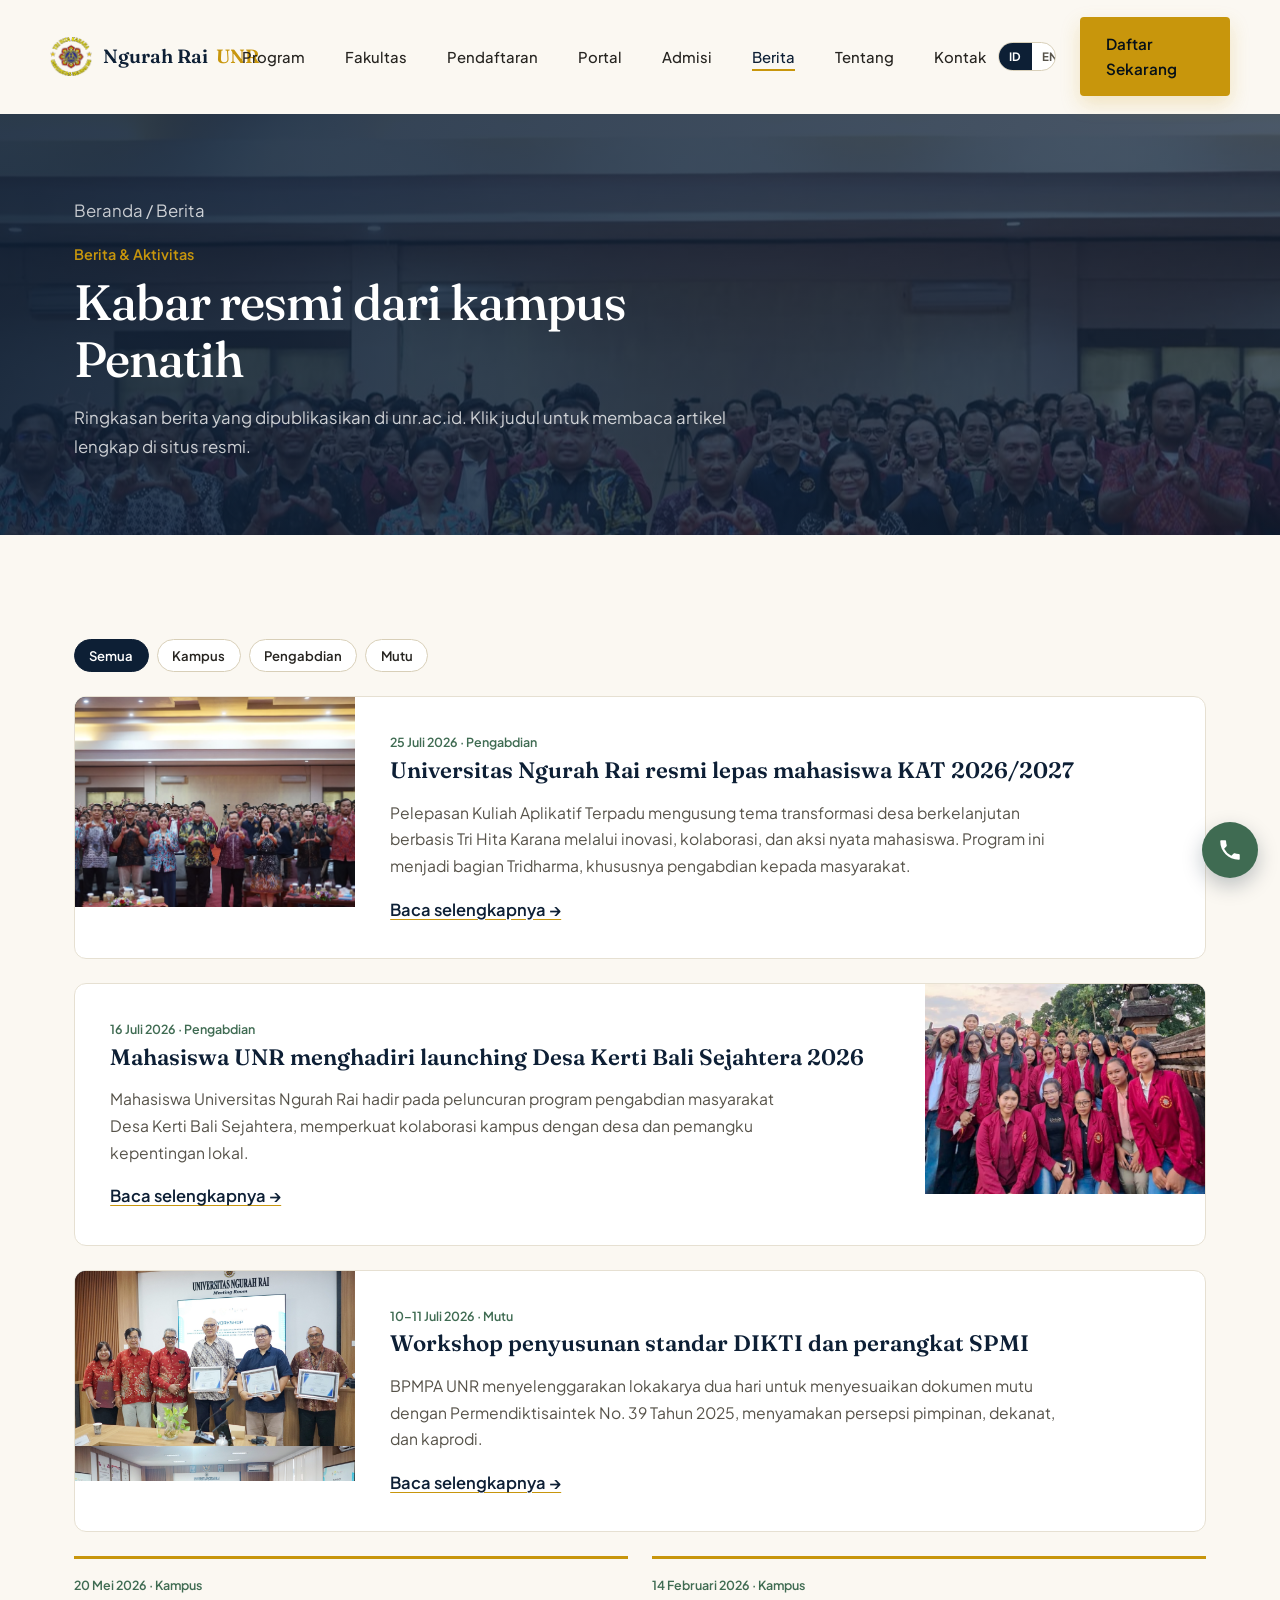
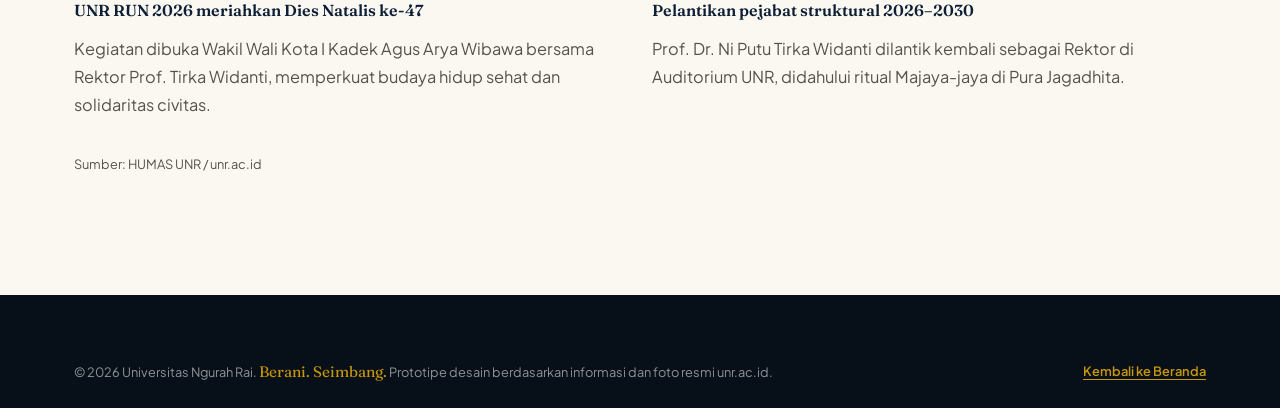
==== commit cabca3c0: "Add campus faces section, Info Pendaftaran scaffold, and Portal hub. Co-authored-by: Cursor <cursora" ====
--- a/berita.html
+++ b/berita.html
@@ -28,6 +28,8 @@
       <ul class="nav-links">
         <li><a href="index.html#program" data-i18n="nav.program">Program</a></li>
         <li><a href="fakultas.html" data-i18n="nav.fakultas">Fakultas</a></li>
+        <li><a href="pendaftaran.html" data-i18n="nav.daftar">Pendaftaran</a></li>
+        <li><a href="portal.html" data-i18n="nav.portal">Portal</a></li>
         <li><a href="pmb.html" data-i18n="nav.admisi">Admisi</a></li>
         <li><a href="berita.html" class="active" data-i18n="nav.berita">Berita</a></li>
         <li><a href="tentang.html" data-i18n="nav.tentang">Tentang</a></li>
--- a/assets/style.css
+++ b/assets/style.css
@@ -392,6 +392,103 @@
   max-width: 58ch;
   margin-top: 0.75rem;
   color: var(--ink-soft);
+}
+
+.faces-section { background: var(--paper); border-bottom: 1px solid var(--line); }
+.faces-grid {
+  display: grid;
+  grid-template-columns: 1.4fr 1fr 1fr;
+  grid-template-rows: auto auto;
+  gap: 0.85rem;
+}
+.faces-card {
+  margin: 0;
+  background: var(--cream);
+  border: 1px solid var(--line);
+  border-radius: 16px;
+  overflow: hidden;
+}
+.faces-card img {
+  width: 100%;
+  height: 220px;
+  object-fit: cover;
+  display: block;
+}
+.faces-card-lg {
+  grid-row: span 2;
+}
+.faces-card-lg img { height: 100%; min-height: 460px; }
+.faces-card figcaption {
+  padding: 0.75rem 0.95rem 0.95rem;
+  font-size: 0.88rem;
+  color: var(--ink-soft);
+}
+.faces-cta {
+  display: flex;
+  flex-wrap: wrap;
+  gap: 0.75rem;
+  margin-top: 1.4rem;
+}
+.todo-banner {
+  margin: 0 0 1.2rem;
+  padding: 0.9rem 1rem;
+  border: 1px dashed var(--gold-deep, #9C7409);
+  background: rgba(200, 150, 12, 0.1);
+  border-radius: 12px;
+  font-size: 0.92rem;
+}
+.spp-placeholder {
+  padding: 1.2rem 1.25rem;
+  border: 2px dashed var(--gold);
+  border-radius: 16px;
+  background: var(--paper);
+}
+.spp-placeholder strong { color: var(--navy); display: block; margin-bottom: 0.4rem; }
+.schedule-table { width: 100%; border-collapse: collapse; }
+.schedule-table th, .schedule-table td {
+  text-align: left;
+  padding: 0.75rem 0.5rem;
+  border-bottom: 1px solid var(--line);
+  font-size: 0.92rem;
+}
+.portal-grid {
+  display: grid;
+  grid-template-columns: repeat(2, minmax(0, 1fr));
+  gap: 1rem;
+}
+.portal-card {
+  padding: 1.25rem 1.3rem;
+  background: var(--paper);
+  border: 1px solid var(--line);
+  border-radius: 16px;
+}
+.portal-card h3 { font-size: 1.2rem; margin-bottom: 0.7rem; }
+.portal-card ul { list-style: none; margin: 0; padding: 0; }
+.portal-card li { margin-bottom: 0.65rem; }
+.pending-url {
+  display: block;
+  font-size: 0.8rem;
+  color: var(--gold-deep, #9C7409);
+}
+.portal-link.is-pending {
+  pointer-events: none;
+  color: var(--ink-soft);
+  text-decoration: none;
+}
+
+@media (max-width: 880px) {
+  .faces-grid { grid-template-columns: 1fr 1fr; }
+  .faces-card-lg { grid-column: span 2; grid-row: auto; }
+  .faces-card-lg img { min-height: 240px; height: 260px; }
+  .portal-grid { grid-template-columns: 1fr; }
+}
+
+@media (max-width: 640px) {
+  .faces-grid { grid-template-columns: 1fr; }
+  .faces-card-lg { grid-column: auto; }
+  .faces-card img,
+  .faces-card-lg img { height: 210px; min-height: 0; }
+  .faces-cta .btn { width: 100%; justify-content: center; }
 }
 .footer-sig {
   font-family: var(--font-display);
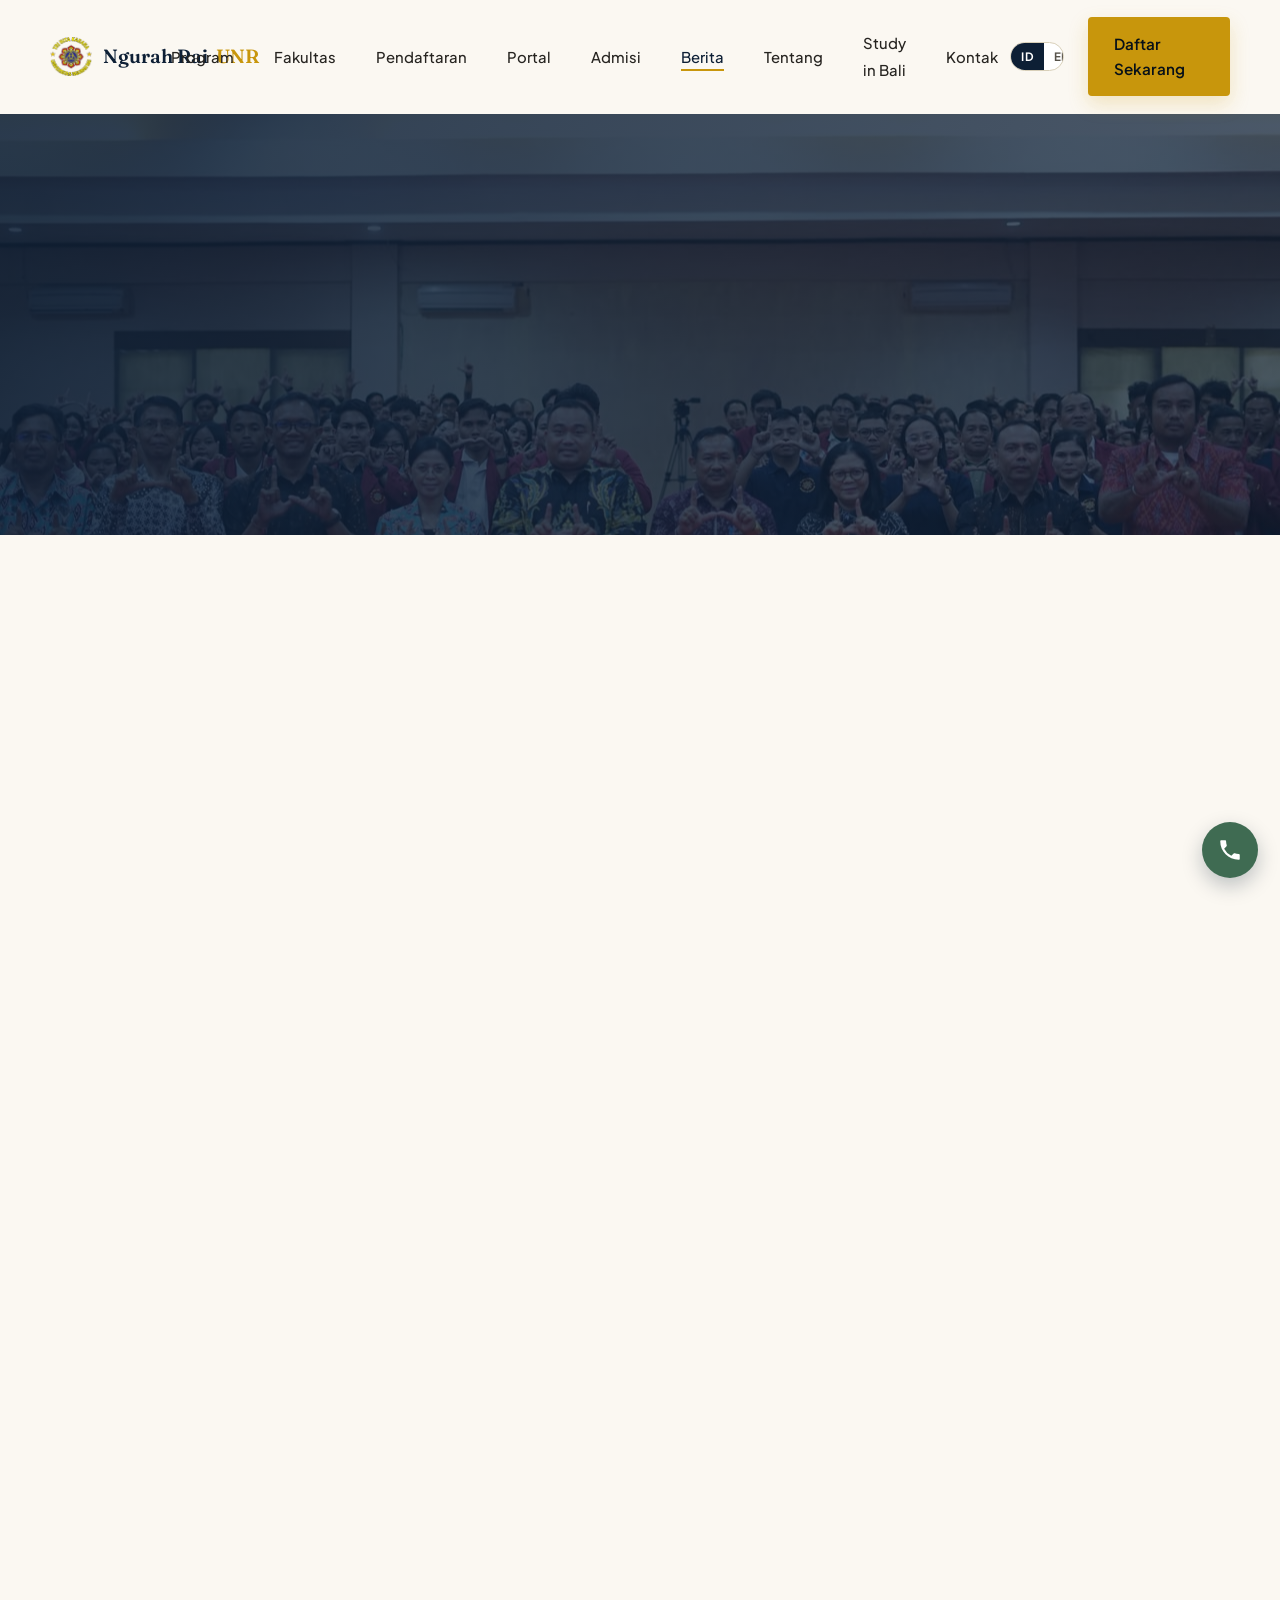
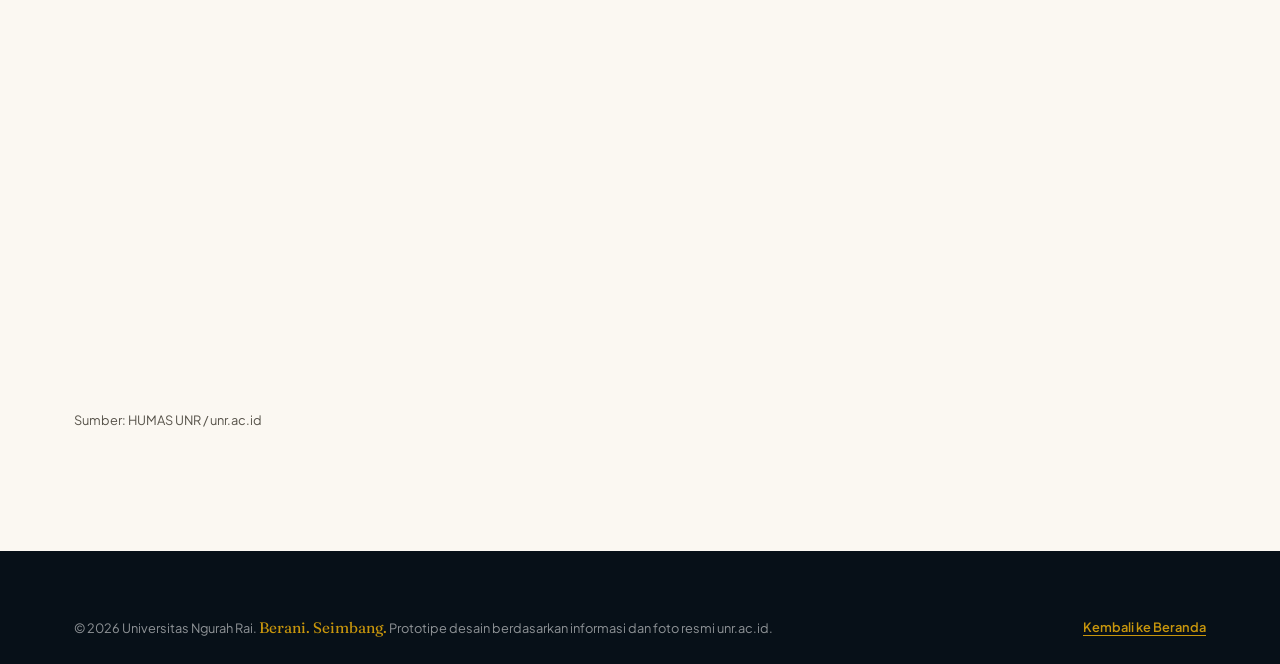
==== commit 40f08c96: "Bring every page in line with the locked brand spec and Study in Bali. Add SEO/OG, split PMB fees fr" ====
--- a/berita.html
+++ b/berita.html
@@ -3,8 +3,15 @@
 <head>
 <meta charset="UTF-8">
 <meta name="viewport" content="width=device-width, initial-scale=1.0">
-<title>Berita &amp; Aktivitas Kampus — Universitas Ngurah Rai</title>
-<meta name="description" content="Berita resmi Universitas Ngurah Rai: KAT 2026/2027, pengabdian Desa Kerti Bali Sejahtera, workshop SPMI, UNR RUN, dan pelantikan pimpinan 2026–2030.">
+<title>Berita kampus — aktivitas dan pengabdian UNR</title>
+<meta name="description" content="Kabar resmi dari kampus Penatih: KAT, pengabdian desa, SPMI, UNR RUN, dan pelantikan pimpinan. Tanpa teks pengisi.">
+<link rel="canonical" href="https://unr.ac.id/berita.html">
+<meta property="og:title" content="Berita kampus — aktivitas dan pengabdian UNR">
+<meta property="og:description" content="Kabar resmi dari kampus Penatih: KAT, pengabdian desa, SPMI, UNR RUN, dan pelantikan pimpinan. Tanpa teks pengisi.">
+<meta property="og:image" content="https://unr.ac.id/assets/img/berita-kat.jpg">
+<meta property="og:url" content="https://unr.ac.id/berita.html">
+<meta property="og:type" content="website">
+<meta name="twitter:card" content="summary_large_image">
 <link rel="preconnect" href="https://fonts.googleapis.com">
 <link rel="preconnect" href="https://fonts.gstatic.com" crossorigin>
 <link href="https://fonts.googleapis.com/css2?family=Fraunces:ital,opsz,wght@0,9..144,400;0,9..144,500;0,9..144,600;1,9..144,500&family=Plus+Jakarta+Sans:wght@400;500;600;700&display=swap" rel="stylesheet">
@@ -33,6 +40,7 @@
         <li><a href="pmb.html" data-i18n="nav.admisi">Admisi</a></li>
         <li><a href="berita.html" class="active" data-i18n="nav.berita">Berita</a></li>
         <li><a href="tentang.html" data-i18n="nav.tentang">Tentang</a></li>
+        <li><a href="study-in-bali.html">Study in Bali</a></li>
         <li><a href="kontak.html" data-i18n="nav.kontak">Kontak</a></li>
       </ul>
     </nav>
@@ -69,7 +77,7 @@
       </div>
 
       <article class="faculty-card" id="kat" data-news="service" data-reveal>
-        <div class="faculty-media"><img src="assets/img/berita-kat.jpg" alt="Pelepasan KAT UNR 2026" width="960" height="540" data-lightbox="assets/img/berita-kat.jpg"></div>
+        <div class="faculty-media"><img src="assets/img/berita-kat.jpg" alt="Pelepasan KAT UNR 2026" width="960" height="540" data-lightbox="assets/img/berita-kat.jpg" loading="lazy"></div>
         <div class="faculty-body">
           <div class="news-date" data-i18n="newsPage.d1">25 Juli 2026 · Pengabdian</div>
           <h3 data-i18n="newsPage.t1">Universitas Ngurah Rai resmi lepas mahasiswa KAT 2026/2027</h3>
@@ -79,7 +87,7 @@
       </article>
 
       <article class="faculty-card reverse" id="desa" data-news="service" data-reveal style="margin-top:var(--space-3);">
-        <div class="faculty-media"><img src="assets/img/berita-desa.jpg" alt="Desa Kerti Bali Sejahtera" width="960" height="540" data-lightbox="assets/img/berita-desa.jpg"></div>
+        <div class="faculty-media"><img src="assets/img/berita-desa.jpg" alt="Desa Kerti Bali Sejahtera" width="960" height="540" data-lightbox="assets/img/berita-desa.jpg" loading="lazy"></div>
         <div class="faculty-body">
           <div class="news-date" data-i18n="newsPage.d2">16 Juli 2026 · Pengabdian</div>
           <h3 data-i18n="newsPage.t2">Mahasiswa UNR menghadiri launching Desa Kerti Bali Sejahtera 2026</h3>
@@ -89,7 +97,7 @@
       </article>
 
       <article class="faculty-card" id="spmi" data-news="quality" data-reveal style="margin-top:var(--space-3);">
-        <div class="faculty-media"><img src="assets/img/berita-spmi.jpg" alt="Workshop SPMI UNR" width="960" height="540" data-lightbox="assets/img/berita-spmi.jpg"></div>
+        <div class="faculty-media"><img src="assets/img/berita-spmi.jpg" alt="Workshop SPMI UNR" width="960" height="540" data-lightbox="assets/img/berita-spmi.jpg" loading="lazy"></div>
         <div class="faculty-body">
           <div class="news-date" data-i18n="newsPage.d3">10–11 Juli 2026 · Mutu</div>
           <h3 data-i18n="newsPage.t3">Workshop penyusunan standar DIKTI dan perangkat SPMI</h3>
@@ -100,11 +108,13 @@
 
       <div class="news-list">
         <article class="news-card" id="run" data-news="campus" data-reveal>
+          <div class="photo-todo">TODO: needs photo day — foto resmi UNR RUN 2026</div>
           <div class="news-date" data-i18n="newsPage.d4">20 Mei 2026 · Kampus</div>
           <h3><a href="https://www.unr.ac.id/id/UNR-RUN-2026-RESMI-TERLAKSANA-" target="_blank" rel="noopener" data-i18n="newsPage.t4">UNR RUN 2026 meriahkan Dies Natalis ke-47</a></h3>
           <p data-i18n="newsPage.p4">Kegiatan dibuka Wakil Wali Kota I Kadek Agus Arya Wibawa bersama Rektor Prof. Tirka Widanti, memperkuat budaya hidup sehat dan solidaritas civitas.</p>
         </article>
         <article class="news-card" id="pelantikan" data-news="campus" data-reveal>
+          <div class="photo-todo">TODO: needs photo day — foto resmi pelantikan 2026–2030</div>
           <div class="news-date" data-i18n="newsPage.d5">14 Februari 2026 · Kampus</div>
           <h3><a href="https://unr.ac.id/id/PELANTIKAN-PEJABAT-STRUKTURAL-UNIVERSITAS-NGURAH-RAI-PERIODE-2026-2030" target="_blank" rel="noopener" data-i18n="newsPage.t5">Pelantikan pejabat struktural 2026–2030</a></h3>
           <p data-i18n="newsPage.p5">Prof. Dr. Ni Putu Tirka Widanti dilantik kembali sebagai Rektor di Auditorium UNR, didahului ritual Majaya-jaya di Pura Jagadhita.</p>
--- a/assets/style.css
+++ b/assets/style.css
@@ -18,8 +18,23 @@
   --line: #E6E0D2;
   --line-strong: #D8CFB8;
 
+  --shadow-gold: color-mix(in srgb, var(--gold) 22%, transparent);
+  --shadow-gold-strong: color-mix(in srgb, var(--gold) 28%, transparent);
+  --shadow-navy: color-mix(in srgb, var(--navy) 8%, transparent);
+  --shadow-navy-mid: color-mix(in srgb, var(--navy) 16%, transparent);
+  --shadow-navy-strong: color-mix(in srgb, var(--navy) 25%, transparent);
+  --overlay-navy: color-mix(in srgb, var(--navy-deep) 55%, transparent);
+  --overlay-navy-deep: color-mix(in srgb, var(--navy-deep) 88%, transparent);
+  --cream-veil: color-mix(in srgb, var(--cream) 92%, transparent);
+  --paper-veil: color-mix(in srgb, var(--paper) 70%, transparent);
+  --paper-soft: color-mix(in srgb, var(--paper) 55%, transparent);
+  --gold-wash: color-mix(in srgb, var(--gold) 10%, transparent);
+  --jade-wash: color-mix(in srgb, var(--jade) 12%, transparent);
+  --ink-veil: color-mix(in srgb, var(--navy-deep) 45%, transparent);
+
   --font-display: 'Fraunces', 'Iowan Old Style', Georgia, serif;
   --font-body: 'Plus Jakarta Sans', 'Segoe UI', sans-serif;
+  --type-display-min: 1.25rem;
 
   --space-1: 0.5rem;
   --space-2: 1rem;
@@ -69,7 +84,7 @@
 }
 h1 { font-size: clamp(2.1rem, 4.4vw, 3.25rem); font-weight: 500; letter-spacing: -0.02em; }
 h2 { font-size: clamp(1.55rem, 2.8vw, 2.15rem); letter-spacing: -0.015em; }
-h3 { font-size: clamp(1.12rem, 1.6vw, 1.32rem); }
+h3 { font-size: clamp(1.25rem, 1.6vw, 1.32rem); }
 p { margin: 0 0 var(--space-2); color: var(--ink-soft); max-width: 62ch; font-size: 1.02rem; line-height: 1.7; }
 a { color: inherit; }
 img, svg { display: block; max-width: 100%; }
@@ -109,13 +124,13 @@
   transition: background 0.2s ease, color 0.2s ease, border-color 0.2s ease, transform 0.2s ease, box-shadow 0.2s ease;
 }
 .btn:hover { transform: translateY(-2px); }
-.btn-primary { box-shadow: 0 8px 20px rgba(200,150,12,0.22); }
-.btn-primary:hover { box-shadow: 0 12px 26px rgba(200,150,12,0.28); }
+.btn-primary { box-shadow: 0 8px 20px var(--shadow-gold); }
+.btn-primary:hover { box-shadow: 0 12px 26px var(--shadow-gold-strong); }
 .btn-primary { background: var(--gold); color: var(--navy-deep); }
 .btn-primary:hover { background: var(--gold-deep); }
 .btn-secondary { background: transparent; color: var(--navy); border-color: var(--navy); }
 .btn-secondary:hover { background: var(--navy); color: var(--paper); }
-.btn-on-navy { background: transparent; color: var(--paper); border-color: rgba(255,255,255,0.55); }
+.btn-on-navy { background: transparent; color: var(--paper); border-color: var(--paper-soft); }
 .btn-on-navy:hover { background: var(--paper); color: var(--navy); }
 
 .text-link {
@@ -133,14 +148,14 @@
   position: sticky;
   top: 0;
   z-index: 100;
-  background: rgba(251, 248, 242, 0.92);
+  background: var(--cream-veil);
   backdrop-filter: blur(8px);
   border-bottom: 1px solid transparent;
   transition: border-color 0.2s ease, box-shadow 0.2s ease;
 }
 .site-header.is-scrolled {
   border-color: var(--line);
-  box-shadow: 0 4px 16px rgba(13, 31, 53, 0.06);
+  box-shadow: 0 4px 16px var(--shadow-navy);
 }
 .nav-row {
   display: flex;
@@ -234,7 +249,7 @@
   display: none;
   position: fixed;
   inset: 0;
-  background: rgba(7, 16, 24, 0.55);
+  background: var(--overlay-navy);
   z-index: 200;
   opacity: 0;
   transition: opacity 0.25s ease;
@@ -260,10 +275,10 @@
     width: min(84vw, 360px);
     flex-direction: column;
     align-items: flex-start;
-    background: #fff;
+    background: var(--paper);
     padding: 5.4rem 1.6rem 2rem;
     gap: 0.15rem;
-    box-shadow: -12px 0 40px rgba(13,31,53,0.22);
+    box-shadow: -12px 0 40px var(--shadow-navy-strong);
     transform: translateX(104%);
     transition: transform 0.32s cubic-bezier(.2,.7,.2,1);
     z-index: 220;
@@ -275,7 +290,7 @@
   body.nav-open .nav-toggle {
     background: var(--navy);
     border-color: var(--navy);
-    color: #fff;
+    color: var(--paper);
   }
   .nav-cta .btn-primary { padding: 0.6rem 1rem; font-size: 0.85rem; }
   .nav-links a {
@@ -348,14 +363,14 @@
   aspect-ratio: 2 / 1;
   width: 100%;
   max-height: none;
-  background: #7a1618;
+  background: var(--navy);
 }
 .photo-placeholder {
   aspect-ratio: 4 / 5;
   border-radius: var(--radius-sm);
   background:
-    repeating-linear-gradient(135deg, rgba(13,31,53,0.05) 0 2px, transparent 2px 14px),
-    linear-gradient(160deg, #16304F, #0D1F35 60%, #0A1728);
+    repeating-linear-gradient(135deg, var(--shadow-navy) 0 2px, transparent 2px 14px),
+    linear-gradient(160deg, var(--navy-soft), var(--navy) 60%, var(--navy-deep));
   display: flex;
   align-items: flex-end;
   padding: var(--space-2);
@@ -368,7 +383,7 @@
 .placeholder-tag {
   position: relative;
   z-index: 1;
-  background: rgba(251,248,242,0.92);
+  background: var(--cream-veil);
   color: var(--navy);
   font-size: 0.72rem;
   font-weight: 600;
@@ -395,10 +410,10 @@
 }
 
 .faces-section { background: var(--paper); border-bottom: 1px solid var(--line); }
-.faces-grid {
-  display: grid;
-  grid-template-columns: 1.4fr 1fr 1fr;
-  grid-template-rows: auto auto;
+.faces-grid,
+.wajah-grid {
+  display: grid;
+  grid-template-columns: repeat(3, minmax(0, 1fr));
   gap: 0.85rem;
 }
 .faces-card {
@@ -410,14 +425,10 @@
 }
 .faces-card img {
   width: 100%;
-  height: 220px;
+  height: 240px;
   object-fit: cover;
   display: block;
 }
-.faces-card-lg {
-  grid-row: span 2;
-}
-.faces-card-lg img { height: 100%; min-height: 460px; }
 .faces-card figcaption {
   padding: 0.75rem 0.95rem 0.95rem;
   font-size: 0.88rem;
@@ -432,8 +443,8 @@
 .todo-banner {
   margin: 0 0 1.2rem;
   padding: 0.9rem 1rem;
-  border: 1px dashed var(--gold-deep, #9C7409);
-  background: rgba(200, 150, 12, 0.1);
+  border: 1px dashed var(--gold-deep);
+  background: var(--gold-wash);
   border-radius: 12px;
   font-size: 0.92rem;
 }
@@ -468,7 +479,7 @@
 .pending-url {
   display: block;
   font-size: 0.8rem;
-  color: var(--gold-deep, #9C7409);
+  color: var(--gold-deep);
 }
 .portal-link.is-pending {
   pointer-events: none;
@@ -477,17 +488,15 @@
 }
 
 @media (max-width: 880px) {
-  .faces-grid { grid-template-columns: 1fr 1fr; }
-  .faces-card-lg { grid-column: span 2; grid-row: auto; }
-  .faces-card-lg img { min-height: 240px; height: 260px; }
+  .faces-grid,
+  .wajah-grid { grid-template-columns: 1fr 1fr; }
   .portal-grid { grid-template-columns: 1fr; }
 }
 
 @media (max-width: 640px) {
-  .faces-grid { grid-template-columns: 1fr; }
-  .faces-card-lg { grid-column: auto; }
-  .faces-card img,
-  .faces-card-lg img { height: 210px; min-height: 0; }
+  .faces-grid,
+  .wajah-grid { grid-template-columns: 1fr; }
+  .faces-card img { height: 210px; }
   .faces-cta .btn { width: 100%; justify-content: center; }
 }
 .footer-sig {
@@ -524,7 +533,7 @@
   color: var(--gold);
   font-weight: 600;
 }
-.stat-label { font-size: 0.85rem; color: rgba(255,255,255,0.78); margin-top: 0.2rem; }
+.stat-label { font-size: 0.85rem; color: var(--paper-soft); margin-top: 0.2rem; }
 
 @media (max-width: 720px) {
   .stat-grid { grid-template-columns: repeat(2, 1fr); gap: var(--space-4) var(--space-2); }
@@ -558,12 +567,12 @@
   border-bottom: 1px solid var(--line);
   transition: background 0.35s ease, transform 0.35s ease;
 }
-.feature-item:hover { background: rgba(255,255,255,0.7); }
+.feature-item:hover { background: var(--paper-veil); }
 .feature-mark {
   width: 34px; height: 34px;
   margin-bottom: var(--space-2);
 }
-.feature-item h3 { font-size: 1.05rem; margin-bottom: 0.4rem; }
+.feature-item h3 { font-size: 1.25rem; margin-bottom: 0.4rem; }
 .feature-item p { font-size: 0.92rem; }
 
 @media (max-width: 900px) {
@@ -623,7 +632,7 @@
 .program-card:hover {
   border-color: var(--gold);
   transform: translateY(-6px);
-  box-shadow: 0 16px 36px rgba(13,31,53,0.08);
+  box-shadow: 0 16px 36px var(--shadow-navy);
 }
 .program-card {
   transition: border-color 0.2s ease, transform 0.25s ease, box-shadow 0.25s ease;
@@ -638,7 +647,7 @@
   border-radius: 3px;
   margin-bottom: var(--space-2);
 }
-.program-card h3 { font-size: 1.05rem; }
+.program-card h3 { font-size: 1.25rem; }
 .program-card p { font-size: 0.88rem; }
 .program-fee { font-size: 0.82rem; color: var(--ink-soft); margin: 0.6rem 0; }
 .program-fee strong { color: var(--navy); }
@@ -654,7 +663,7 @@
    Countdown banner
    ------------------------------------------------------------------------- */
 .countdown-banner {
-  background: linear-gradient(120deg, var(--gold-tint), #FBF3DF 60%, var(--gold-tint));
+  background: linear-gradient(120deg, var(--gold-tint), var(--gold-tint) 60%, var(--gold-tint));
   border-top: 1px solid var(--line-strong);
   border-bottom: 1px solid var(--line-strong);
   padding: var(--space-4) 0;
@@ -680,7 +689,7 @@
   text-align: center;
 }
 .timer-unit .n { font-family: var(--font-display); font-size: 1.5rem; display: block; }
-.timer-unit .u { font-size: 0.65rem; text-transform: lowercase; color: rgba(255,255,255,0.7); }
+.timer-unit .u { font-size: 0.65rem; text-transform: lowercase; color: var(--paper-soft); }
 
 @media (max-width: 720px) {
   .countdown-inner { flex-direction: column; align-items: flex-start; }
@@ -734,7 +743,7 @@
   gap: var(--space-3);
 }
 .news-card { border-top: 3px solid var(--gold); padding-top: var(--space-2); }
-.news-date { font-size: 0.78rem; color: var(--jade); font-weight: 600; margin-bottom: 0.3rem; }
+.news-date { font-size: 0.78rem; color: var(--gold-deep); font-weight: 600; margin-bottom: 0.3rem; }
 .news-card h3 { font-size: 1rem; }
 
 @media (max-width: 780px) {
@@ -746,7 +755,7 @@
    ------------------------------------------------------------------------- */
 .site-footer {
   background: var(--navy-deep);
-  color: rgba(255,255,255,0.82);
+  color: var(--paper-soft);
   padding: var(--space-5) 0 var(--space-3);
 }
 .footer-grid {
@@ -754,29 +763,29 @@
   grid-template-columns: 1.4fr 1fr 1fr 1fr;
   gap: var(--space-4);
   padding-bottom: var(--space-4);
-  border-bottom: 1px solid rgba(255,255,255,0.12);
+  border-bottom: 1px solid var(--paper-soft);
 }
 .footer-grid h4 { color: var(--paper); font-size: 0.9rem; font-family: var(--font-body); font-weight: 700; margin-bottom: var(--space-2); }
 .footer-grid ul { list-style: none; margin: 0; padding: 0; }
 .footer-grid li { margin-bottom: 0.55rem; }
-.footer-grid a { text-decoration: none; color: rgba(255,255,255,0.72); font-size: 0.9rem; }
+.footer-grid a { text-decoration: none; color: var(--paper-soft); font-size: 0.9rem; }
 .footer-grid a:hover { color: var(--gold); }
-.footer-wordmark { font-family: var(--font-display); font-size: 1.2rem; color: var(--paper); margin-bottom: 0.6rem; }
+.footer-wordmark { font-family: var(--font-display); font-size: 1.25rem; color: var(--paper); margin-bottom: 0.6rem; }
 .footer-wordmark span { color: var(--gold); }
 .footer-bottom {
   display: flex; justify-content: space-between; align-items: center;
-  padding-top: var(--space-3); font-size: 0.8rem; color: rgba(255,255,255,0.55);
+  padding-top: var(--space-3); font-size: 0.8rem; color: var(--paper-soft);
   flex-wrap: wrap; gap: var(--space-2);
 }
 .social-row { display: flex; gap: 0.7rem; }
 .social-row a {
   width: 34px; height: 34px; border-radius: 50%;
-  border: 1px solid rgba(255,255,255,0.25);
+  border: 1px solid var(--paper-soft);
   display: flex; align-items: center; justify-content: center;
   transition: border-color 0.15s ease, background 0.15s ease;
 }
-.social-row a:hover { border-color: var(--gold); background: rgba(200,150,12,0.15); }
-.social-row svg { width: 16px; height: 16px; fill: rgba(255,255,255,0.85); }
+.social-row a:hover { border-color: var(--gold); background: var(--gold-wash); }
+.social-row svg { width: 16px; height: 16px; fill: var(--paper); }
 
 @media (max-width: 880px) {
   .footer-grid { grid-template-columns: 1fr 1fr; }
@@ -792,7 +801,7 @@
   border-radius: 50%;
   background: var(--jade);
   display: flex; align-items: center; justify-content: center;
-  box-shadow: 0 8px 20px rgba(13,31,53,0.25);
+  box-shadow: 0 8px 20px var(--shadow-navy-strong);
   z-index: 200;
   text-decoration: none;
   transition: transform 0.15s ease;
@@ -814,12 +823,12 @@
 }
 .page-hero .kicker { color: var(--gold); font-size: 0.9rem; }
 .page-hero h1 { color: var(--paper); max-width: 18ch; font-size: clamp(2rem, 4.6vw, 3.1rem); }
-.page-hero p { color: rgba(255,255,255,0.78); max-width: 58ch; font-size: 1.05rem; }
-.breadcrumb { font-size: 0.82rem; color: rgba(255,255,255,0.55); margin-bottom: var(--space-2); }
-.breadcrumb a { color: rgba(255,255,255,0.75); text-decoration: none; }
-.page-hero .timer-unit { background: rgba(255,255,255,0.1); border: 1px solid rgba(255,255,255,0.25); }
+.page-hero p { color: var(--paper-soft); max-width: 58ch; font-size: 1.05rem; }
+.breadcrumb { font-size: 0.82rem; color: var(--paper-soft); margin-bottom: var(--space-2); }
+.breadcrumb a { color: var(--paper-soft); text-decoration: none; }
+.page-hero .timer-unit { background: var(--paper-soft); border: 1px solid var(--paper-soft); }
 .page-hero .timer-unit .n { color: var(--gold); }
-.page-hero .timer-unit .u { color: rgba(255,255,255,0.65); }
+.page-hero .timer-unit .u { color: var(--paper-soft); }
 
 /* -------------------------------------------------------------------------
    Fee table + tabs
@@ -870,7 +879,7 @@
   font-size: 0.8rem; font-weight: 700;
   display: flex; align-items: center; justify-content: center;
 }
-.step h3 { font-size: 0.95rem; margin-bottom: 0.3rem; }
+.step h3 { font-size: 1.25rem; margin-bottom: 0.3rem; }
 .step p { font-size: 0.84rem; }
 
 @media (max-width: 880px) {
@@ -954,7 +963,7 @@
   position: sticky;
   top: 100px;
 }
-.contact-card h3 { font-size: 1.05rem; }
+.contact-card h3 { font-size: 1.25rem; }
 .contact-line { display: flex; align-items: center; gap: 0.6rem; font-size: 0.9rem; margin: 0.7rem 0; }
 .contact-line svg { width: 18px; height: 18px; fill: var(--jade); flex-shrink: 0; }
 
@@ -1028,7 +1037,7 @@
 }
 .facility-card:hover {
   transform: translateY(-6px);
-  box-shadow: 0 18px 40px rgba(13,31,53,0.1);
+  box-shadow: 0 18px 40px var(--shadow-navy);
 }
 .facility-media {
   height: 160px;
@@ -1048,9 +1057,9 @@
   content: '';
   position: absolute;
   inset: 0;
-  background: linear-gradient(180deg, transparent 40%, rgba(7,16,24,0.35));
-}
-.facility-card h3 { font-size: 1.05rem; margin: var(--space-2) var(--space-3) 0.4rem; }
+  background: linear-gradient(180deg, transparent 40%, var(--overlay-navy));
+}
+.facility-card h3 { font-size: 1.25rem; margin: var(--space-2) var(--space-3) 0.4rem; }
 .facility-card p { font-size: 0.88rem; margin: 0 var(--space-3) var(--space-3); }
 
 @media (max-width: 900px) {
@@ -1067,7 +1076,7 @@
   aspect-ratio: 3 / 4;
   max-height: 480px;
   border-radius: var(--radius-md);
-  background: #16304F;
+  background: var(--navy-soft);
   border: 1px solid var(--line-strong);
   position: relative;
   overflow: hidden;
@@ -1082,7 +1091,7 @@
   position: absolute;
   left: 1rem;
   bottom: 1rem;
-  background: rgba(251,248,242,0.94);
+  background: var(--cream-veil);
   padding: 0.7rem 0.9rem;
   border-radius: var(--radius-sm);
 }
@@ -1144,11 +1153,11 @@
   transition: transform 0.35s ease, box-shadow 0.35s ease;
   background-size: cover;
   background-position: center;
-  color: #fff;
+  color: var(--paper);
   font-weight: 600;
-  text-shadow: 0 2px 10px rgba(0,0,0,0.45);
-}
-.gallery-item:hover { transform: scale(1.02); box-shadow: 0 10px 24px rgba(13,31,53,0.16); }
+  text-shadow: 0 2px 10px var(--ink-veil);
+}
+.gallery-item:hover { transform: scale(1.02); box-shadow: 0 10px 24px var(--shadow-navy-mid); }
 
 .hero-visual .motif-frame {
   animation: float-soft 7s ease-in-out infinite;
@@ -1163,7 +1172,7 @@
   inset: -20% auto auto -30%;
   width: 40%;
   height: 160%;
-  background: linear-gradient(90deg, transparent, rgba(255,255,255,0.12), transparent);
+  background: linear-gradient(90deg, transparent, var(--paper-soft), transparent);
   transform: rotate(18deg);
   animation: shine 8s ease-in-out infinite;
   pointer-events: none;
@@ -1216,7 +1225,7 @@
 .quick-link:hover {
   transform: translateY(-4px);
   border-color: var(--gold);
-  box-shadow: 0 12px 28px rgba(13,31,53,0.07);
+  box-shadow: 0 12px 28px var(--shadow-navy);
 }
 .quick-link strong { display: block; color: var(--navy); margin-bottom: 0.2rem; }
 .quick-link span { font-size: 0.82rem; color: var(--ink-soft); }
@@ -1263,7 +1272,7 @@
   transform: translateY(8px);
   transition: opacity 0.25s ease, transform 0.25s ease;
   z-index: 199;
-  box-shadow: 0 8px 18px rgba(13,31,53,0.12);
+  box-shadow: 0 8px 18px var(--shadow-navy-mid);
 }
 .back-to-top.is-visible {
   opacity: 1;
@@ -1275,8 +1284,8 @@
   animation: pulse-soft 2.8s ease-in-out infinite;
 }
 @keyframes pulse-soft {
-  0%, 100% { box-shadow: 0 8px 20px rgba(13,31,53,0.25); }
-  50% { box-shadow: 0 8px 20px rgba(63,107,82,0.45); }
+  0%, 100% { box-shadow: 0 8px 20px var(--shadow-navy-strong); }
+  50% { box-shadow: 0 8px 20px var(--jade-wash); }
 }
 
 .notice {
@@ -1303,7 +1312,7 @@
 }
 .faculty-card:hover {
   transform: translateY(-8px);
-  box-shadow: 0 24px 52px rgba(13,31,53,0.12);
+  box-shadow: 0 24px 52px var(--shadow-navy-mid);
 }
 .faculty-card.reverse { direction: rtl; }
 .faculty-card.reverse > * { direction: ltr; }
@@ -1311,7 +1320,7 @@
   position: relative;
   height: 320px;
   min-height: 320px;
-  background: #16304F;
+  background: var(--navy-soft);
   overflow: hidden;
 }
 .faculty-media img {
@@ -1360,12 +1369,12 @@
 .news-copy {
   position: absolute; inset: auto 0 0 0;
   padding: clamp(0.9rem, 2vw, 1.3rem) clamp(0.9rem, 2vw, 1.2rem);
-  background: linear-gradient(180deg, transparent, rgba(7,16,24,0.9));
-  color: #fff;
+  background: linear-gradient(180deg, transparent, var(--overlay-navy-deep));
+  color: var(--paper);
   z-index: 1;
 }
-.news-copy h3 { color: #fff; font-size: clamp(1.02rem, 2vw, 1.3rem); margin-bottom: 0.2rem; }
-.news-copy p, .news-copy .news-date { color: rgba(255,255,255,0.78); font-size: 0.9rem; }
+.news-copy h3 { color: var(--paper); font-size: clamp(1.02rem, 2vw, 1.3rem); margin-bottom: 0.2rem; }
+.news-copy p, .news-copy .news-date { color: var(--paper-soft); font-size: 0.9rem; }
 .news-side { display: grid; grid-template-rows: 1fr 1fr; gap: var(--space-3); min-height: 0; }
 .news-list {
   display: grid;
@@ -1382,7 +1391,7 @@
 }
 
 .lightbox {
-  position: fixed; inset: 0; background: rgba(7,16,24,0);
+  position: fixed; inset: 0; background: color-mix(in srgb, var(--navy-deep) 0%, transparent);
   display: flex; align-items: center; justify-content: center;
   z-index: 400; padding: 2rem;
   opacity: 0; pointer-events: none;
@@ -1390,7 +1399,7 @@
 }
 .lightbox.is-open {
   opacity: 1; pointer-events: auto;
-  background: rgba(7,16,24,0.88);
+  background: var(--overlay-navy-deep);
 }
 .lightbox img {
   max-width: min(92vw, 1040px);
@@ -1405,7 +1414,7 @@
 .lightbox.is-open img { transform: scale(1); }
 .lightbox-close {
   position: absolute; top: 18px; right: 22px;
-  background: none; border: none; color: #fff; font-size: 2rem; cursor: pointer;
+  background: none; border: none; color: var(--paper); font-size: 2rem; cursor: pointer;
 }
 
 [data-page="home"] .hero-visual .photo-placeholder img { object-position: center; }
@@ -1417,7 +1426,7 @@
 [data-page="faculty"] .faculty-media img { object-position: center 22%; }
 [data-page="faculty"] .page-hero {
   background:
-    linear-gradient(120deg, rgba(13,31,53,0.88), rgba(13,31,53,0.7)),
+    linear-gradient(120deg, color-mix(in srgb, var(--navy) 88%, transparent), color-mix(in srgb, var(--navy) 70%, transparent)),
     url('img/fst.jpg') center 30% / cover;
 }
 [data-page="news"] .faculty-card {
@@ -1446,23 +1455,23 @@
 [data-page="news"] img[src*="berita-spmi.jpg"] { object-position: center top; }
 [data-page="news"] .page-hero {
   background:
-    linear-gradient(120deg, rgba(13,31,53,0.88), rgba(13,31,53,0.72)),
+    linear-gradient(120deg, color-mix(in srgb, var(--navy) 88%, transparent), color-mix(in srgb, var(--navy) 72%, transparent)),
     url('img/berita-kat.jpg') center 35% / cover;
 }
 [data-page="about"] .page-hero {
   background:
-    linear-gradient(120deg, rgba(13,31,53,0.9), rgba(13,31,53,0.74)),
+    linear-gradient(120deg, color-mix(in srgb, var(--navy) 90%, transparent), color-mix(in srgb, var(--navy) 74%, transparent)),
     url('img/pura.jpg') center / cover;
 }
 [data-page="about"] .photo-placeholder { aspect-ratio: 4 / 5; max-height: 460px; }
 [data-page="admit"] .page-hero {
   background:
-    linear-gradient(120deg, rgba(13,31,53,0.9), rgba(13,31,53,0.74)),
+    linear-gradient(120deg, color-mix(in srgb, var(--navy) 90%, transparent), color-mix(in srgb, var(--navy) 74%, transparent)),
     url('img/mahasiswa.png') center 20% / cover;
 }
 [data-page="contact"] .page-hero {
   background:
-    linear-gradient(120deg, rgba(13,31,53,0.88), rgba(13,31,53,0.7)),
+    linear-gradient(120deg, color-mix(in srgb, var(--navy) 88%, transparent), color-mix(in srgb, var(--navy) 70%, transparent)),
     url('img/gedung.jpg') center 45% / cover;
 }
 [data-page="contact"] .campus-shot {
@@ -1471,7 +1480,7 @@
   overflow: hidden;
   border-radius: var(--radius-md);
   border: 1px solid var(--line);
-  background: #16304F;
+  background: var(--navy-soft);
 }
 [data-page="contact"] .campus-shot img {
   width: 100%;
@@ -1511,7 +1520,7 @@
 }
 .contact-channel:hover {
   transform: translateY(-5px);
-  box-shadow: 0 16px 36px rgba(13,31,53,0.1);
+  box-shadow: 0 16px 36px var(--shadow-navy);
 }
 .contact-channel strong { display: block; margin-bottom: 0.25rem; }
 .contact-channel span { display: block; color: var(--ink-soft); font-size: 0.92rem; }
@@ -1528,12 +1537,12 @@
   padding: 0.7rem 0.8rem;
   border: 1px solid var(--line-strong);
   border-radius: 8px;
-  background: #fff;
+  background: var(--paper);
   font: inherit;
   color: var(--ink);
 }
 .contact-form textarea { min-height: 140px; resize: vertical; }
-.form-status { margin: 0; color: var(--jade, #3F6B52); font-size: 0.92rem; }
+.form-status { margin: 0; color: var(--navy); font-size: 0.92rem; }
 
 img[src*="fishum.jpg"] { object-position: center 18%; }
 img[src*="fst.jpg"] { object-position: center 28%; }
@@ -1724,7 +1733,7 @@
   font-weight: 700;
   letter-spacing: 0.02em;
 }
-.pmb-status.open { background: rgba(63, 107, 82, 0.12); color: var(--jade); }
+.pmb-status.open { background: var(--jade-wash); color: var(--jade); }
 .pmb-track h3 { font-size: 1.15rem; margin-bottom: 0.35rem; }
 .pmb-meta { font-weight: 600; color: var(--navy); margin-bottom: 0.25rem; }
 
@@ -1803,7 +1812,7 @@
 @media (max-width: 420px) {
   .countdown-timer { gap: 0.4rem; }
   .timer-unit { min-width: 52px; padding: 0.45rem 0.5rem; }
-  .timer-unit .n { font-size: 1.2rem; }
+  .timer-unit .n { font-size: 1.25rem; }
 }
 
 @media (prefers-reduced-motion: reduce) {
@@ -1815,3 +1824,130 @@
   .hero-shine,
   .wa-float { animation: none !important; }
 }
+
+/* Master-spec components */
+.hero-answers { display: grid; gap: var(--space-2); margin: var(--space-3) 0; }
+.hero-answers dt {
+  font-size: 0.78rem;
+  letter-spacing: 0.08em;
+  text-transform: uppercase;
+  font-weight: 600;
+  color: var(--gold-deep);
+  margin: 0;
+}
+.hero-answers dd { margin: 0.15rem 0 0; color: var(--ink-soft); max-width: 48ch; }
+.hero-answers .position-line { color: var(--navy); font-weight: 600; }
+.fee-split { display: grid; gap: var(--space-2); grid-template-columns: 1fr; }
+.fee-split article {
+  border: 1px solid var(--line);
+  background: var(--paper);
+  padding: var(--space-2);
+  border-radius: var(--radius-md);
+}
+.fee-split h3 { margin-bottom: 0.35rem; }
+.thk-grid { display: grid; gap: var(--space-3); grid-template-columns: 1fr; }
+.thk-card {
+  background: var(--paper);
+  border: 1px solid var(--line);
+  padding: var(--space-3);
+  border-radius: var(--radius-md);
+}
+.thk-card.palemahan { background: var(--jade-tint); border-color: var(--jade); }
+.thk-card.palemahan h3 { color: var(--jade); }
+.photo-todo {
+  min-height: 16rem;
+  display: grid;
+  place-items: center;
+  text-align: center;
+  padding: var(--space-3);
+  background: var(--gold-tint);
+  border: 1px dashed var(--gold-deep);
+  color: var(--ink-soft);
+  font-size: 0.95rem;
+}
+.visual-stepper {
+  display: grid;
+  gap: var(--space-2);
+  grid-template-columns: 1fr;
+  counter-reset: step;
+  list-style: none;
+  padding: 0;
+  margin: 0;
+}
+.visual-stepper li {
+  counter-increment: step;
+  background: var(--paper);
+  border: 1px solid var(--line);
+  border-radius: var(--radius-md);
+  padding: var(--space-2) var(--space-3);
+  position: relative;
+  padding-left: 4.2rem;
+}
+.visual-stepper li::before {
+  content: counter(step);
+  position: absolute;
+  left: var(--space-2);
+  top: var(--space-2);
+  width: 2rem;
+  height: 2rem;
+  border-radius: 50%;
+  background: var(--navy);
+  color: var(--paper);
+  display: grid;
+  place-items: center;
+  font-weight: 700;
+  font-size: 0.9rem;
+}
+.faq-list { display: grid; gap: var(--space-2); }
+.faq-list details {
+  background: var(--paper);
+  border: 1px solid var(--line);
+  border-radius: var(--radius-md);
+  padding: var(--space-2) var(--space-3);
+}
+.faq-list summary {
+  cursor: pointer;
+  font-weight: 600;
+  color: var(--navy);
+}
+.faq-list details p { margin: var(--space-2) 0 0; }
+.duta-block {
+  background: var(--navy);
+  color: var(--paper);
+  padding: var(--space-5) 0;
+}
+.duta-block h2, .duta-block h3 { color: var(--paper); }
+.duta-block p, .duta-block li { color: var(--paper-soft); }
+.duta-block .kicker { color: var(--gold); }
+.duta-meta { display: grid; gap: var(--space-3); }
+.duta-block .btn-primary { margin-top: var(--space-3); }
+.table-wrap { overflow-x: auto; }
+.fee-table { min-width: 36rem; }
+.admit-contact { display: flex; flex-wrap: wrap; gap: var(--space-2); align-items: center; }
+.enquire-privacy { font-size: 0.88rem; max-width: 62ch; }
+.official-links { display: grid; gap: var(--space-2); }
+.official-links a { color: var(--gold-deep); }
+.countdown-banner.is-ended .countdown-timer { display: none; }
+
+@media (min-width: 720px) {
+  .thk-grid, .fee-split, .duta-meta { grid-template-columns: repeat(3, 1fr); }
+  .visual-stepper { grid-template-columns: repeat(2, 1fr); }
+}
+
+@media print {
+  html, body { overflow: visible; background: var(--paper); color: var(--ink); }
+  .skip-link, .site-header, .nav-overlay, .nav-toggle, .lang-switch,
+  .wa-float, .back-to-top, .hero-actions, .countdown-banner { display: none !important; }
+  .container { padding-left: 14mm; padding-right: 14mm; }
+  main { padding: 12mm 0; }
+  a { color: var(--navy); }
+  img { break-inside: avoid; }
+}
+
+@media (max-width: 360px) {
+  .container { padding-left: var(--space-2); padding-right: var(--space-2); }
+  .nav-row { gap: 0.4rem; }
+  .hero-meta { flex-wrap: wrap; }
+  .quick-links { grid-template-columns: 1fr; }
+  .fee-table { min-width: 100%; }
+}
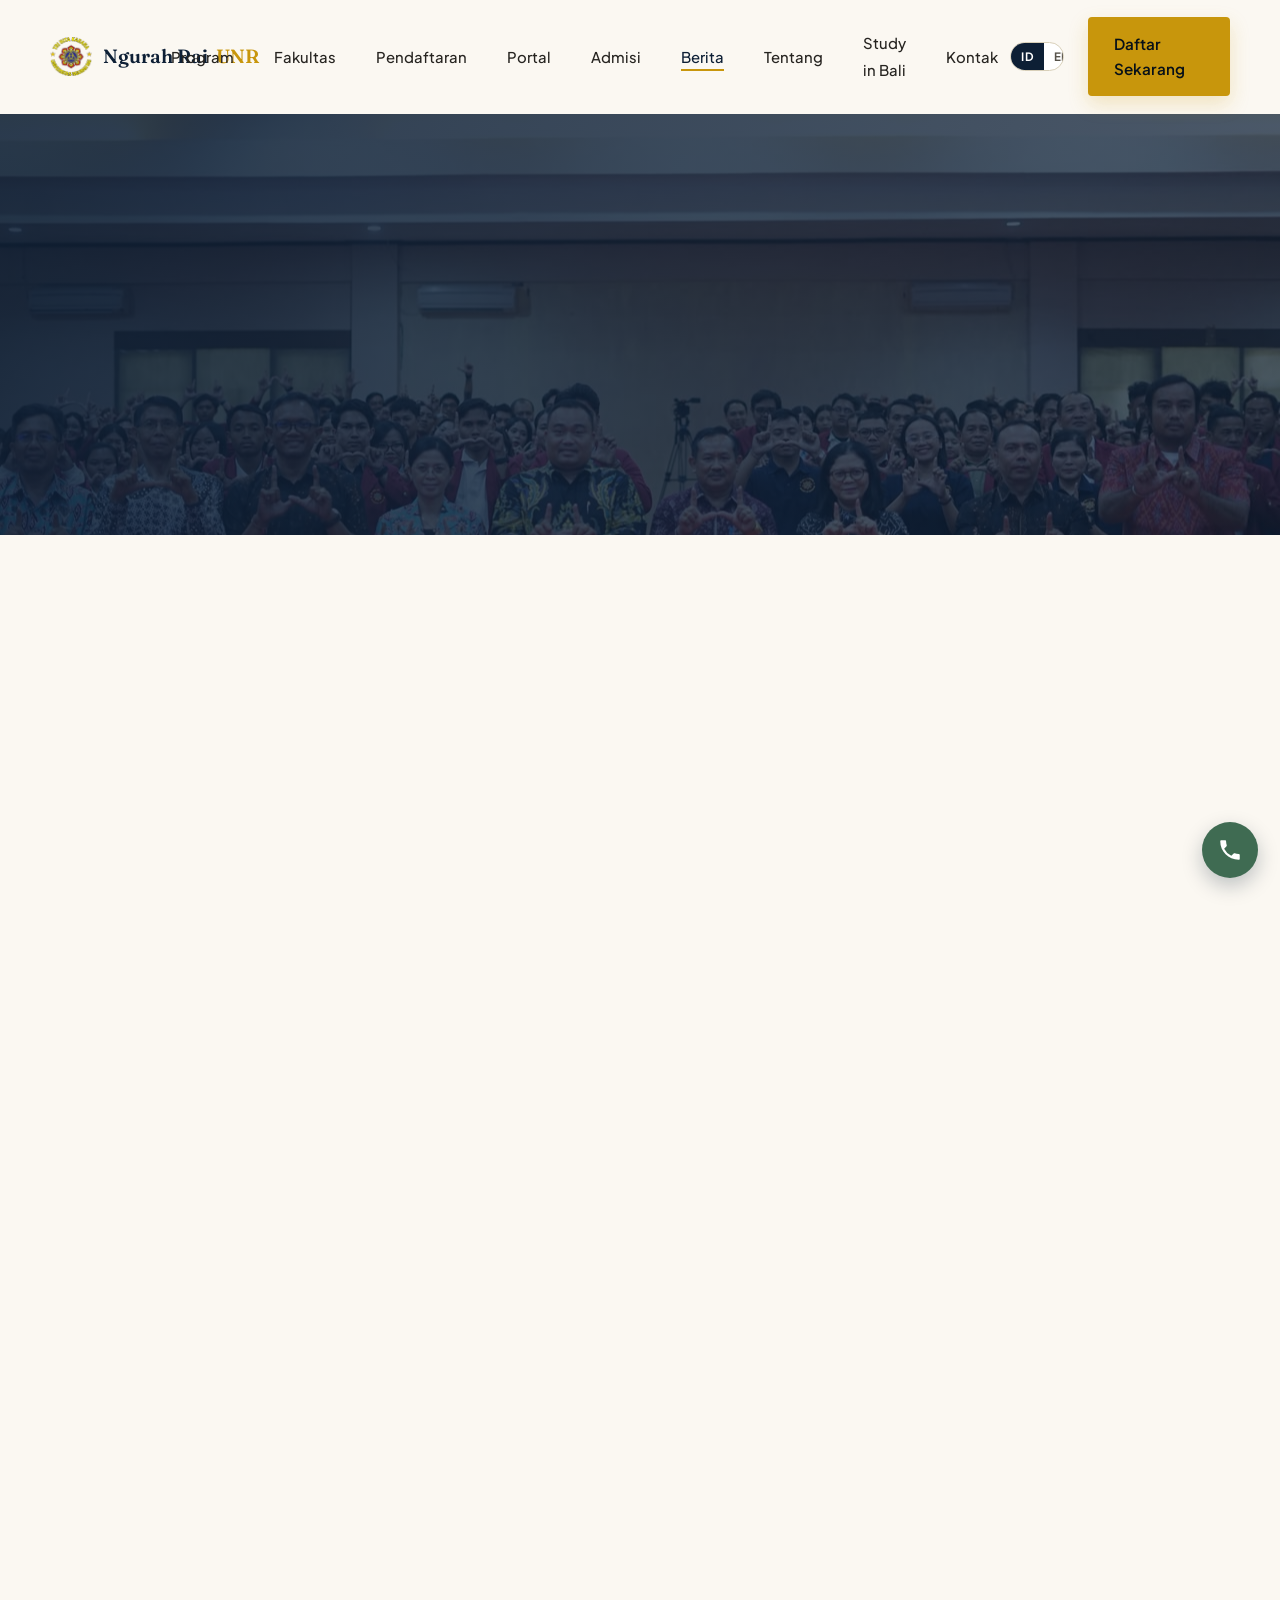
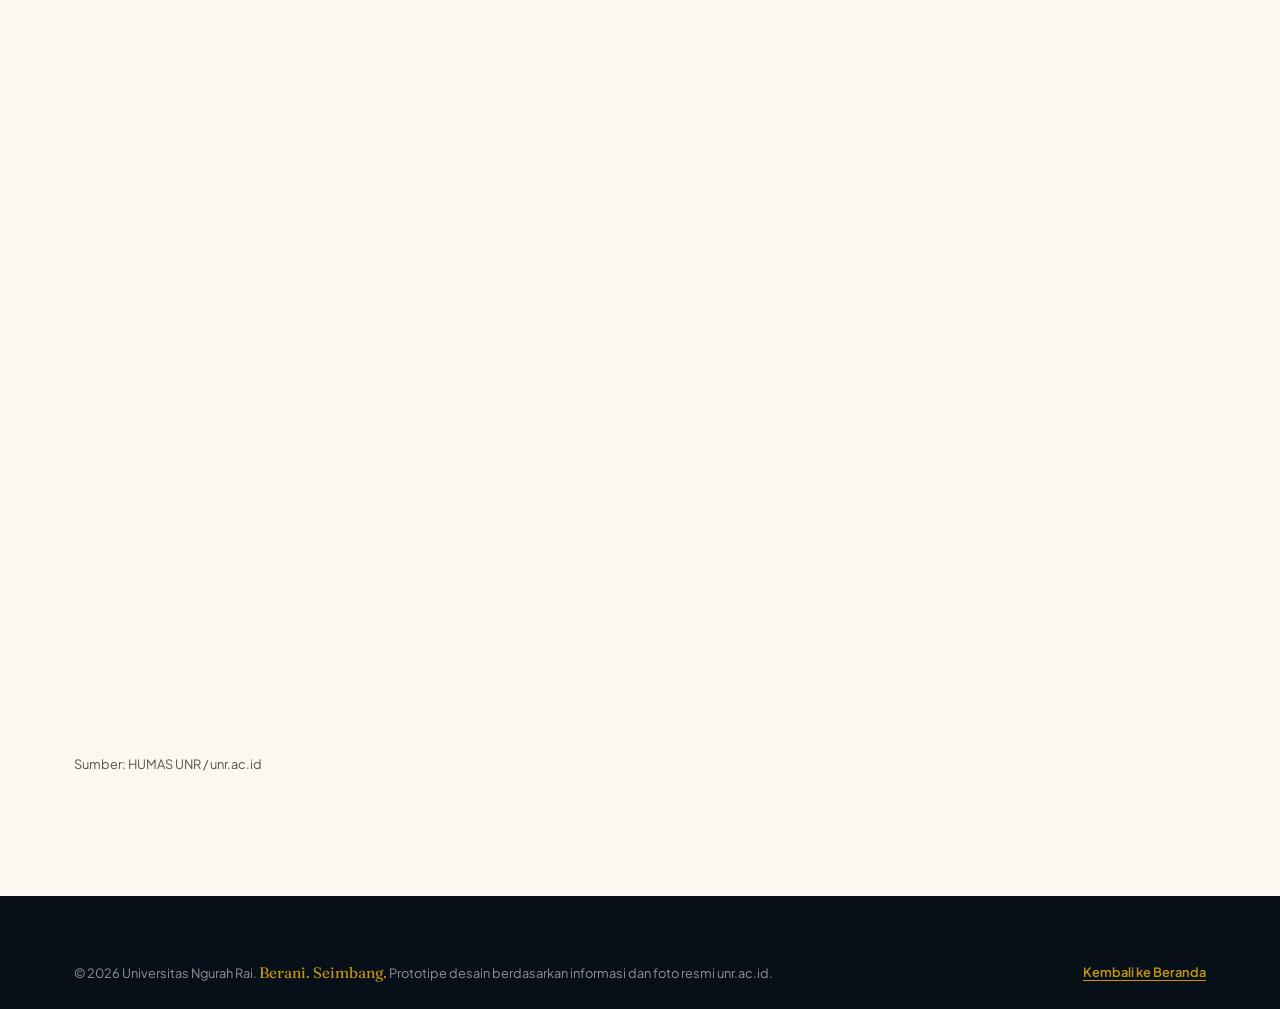
==== commit dc269411: "demo: replace 3 TODO photo placeholders with real UNR assets - index.html Wajah Kampus card -> berit" ====
--- a/berita.html
+++ b/berita.html
@@ -3,14 +3,16 @@
 <head>
 <meta charset="UTF-8">
 <meta name="viewport" content="width=device-width, initial-scale=1.0">
+<meta name="robots" content="index, follow">
 <title>Berita kampus — aktivitas dan pengabdian UNR</title>
 <meta name="description" content="Kabar resmi dari kampus Penatih: KAT, pengabdian desa, SPMI, UNR RUN, dan pelantikan pimpinan. Tanpa teks pengisi.">
-<link rel="canonical" href="https://unr.ac.id/berita.html">
+<link rel="canonical" href="/berita.html">
 <meta property="og:title" content="Berita kampus — aktivitas dan pengabdian UNR">
 <meta property="og:description" content="Kabar resmi dari kampus Penatih: KAT, pengabdian desa, SPMI, UNR RUN, dan pelantikan pimpinan. Tanpa teks pengisi.">
-<meta property="og:image" content="https://unr.ac.id/assets/img/berita-kat.jpg">
-<meta property="og:url" content="https://unr.ac.id/berita.html">
+<meta property="og:image" content="/assets/img/berita-kat.jpg">
+<meta property="og:url" content="/berita.html">
 <meta property="og:type" content="website">
+<meta property="og:locale" content="id_ID">
 <meta name="twitter:card" content="summary_large_image">
 <link rel="preconnect" href="https://fonts.googleapis.com">
 <link rel="preconnect" href="https://fonts.gstatic.com" crossorigin>
@@ -108,13 +110,13 @@
 
       <div class="news-list">
         <article class="news-card" id="run" data-news="campus" data-reveal>
-          <div class="photo-todo">TODO: needs photo day — foto resmi UNR RUN 2026</div>
+          <img src="assets/img/lapangan.jpg" alt="UNR RUN 2026 di lapangan kampus Penatih" width="800" height="600" loading="lazy">
           <div class="news-date" data-i18n="newsPage.d4">20 Mei 2026 · Kampus</div>
           <h3><a href="https://www.unr.ac.id/id/UNR-RUN-2026-RESMI-TERLAKSANA-" target="_blank" rel="noopener" data-i18n="newsPage.t4">UNR RUN 2026 meriahkan Dies Natalis ke-47</a></h3>
           <p data-i18n="newsPage.p4">Kegiatan dibuka Wakil Wali Kota I Kadek Agus Arya Wibawa bersama Rektor Prof. Tirka Widanti, memperkuat budaya hidup sehat dan solidaritas civitas.</p>
         </article>
         <article class="news-card" id="pelantikan" data-news="campus" data-reveal>
-          <div class="photo-todo">TODO: needs photo day — foto resmi pelantikan 2026–2030</div>
+          <img src="assets/img/rektor.png" alt="Pelantikan pejabat struktural UNR periode 2026–2030" width="800" height="600" loading="lazy">
           <div class="news-date" data-i18n="newsPage.d5">14 Februari 2026 · Kampus</div>
           <h3><a href="https://unr.ac.id/id/PELANTIKAN-PEJABAT-STRUKTURAL-UNIVERSITAS-NGURAH-RAI-PERIODE-2026-2030" target="_blank" rel="noopener" data-i18n="newsPage.t5">Pelantikan pejabat struktural 2026–2030</a></h3>
           <p data-i18n="newsPage.p5">Prof. Dr. Ni Putu Tirka Widanti dilantik kembali sebagai Rektor di Auditorium UNR, didahului ritual Majaya-jaya di Pura Jagadhita.</p>
--- a/assets/style.css
+++ b/assets/style.css
@@ -1108,6 +1108,11 @@
   border: 1px solid var(--line);
   border-radius: var(--radius-md);
   background: var(--paper);
+  touch-action: pan-y;
+  outline: none;
+}
+.slider:focus-visible {
+  box-shadow: 0 0 0 3px var(--navy);
 }
 .slider-track {
   display: flex;
@@ -1925,6 +1930,8 @@
 .fee-table { min-width: 36rem; }
 .admit-contact { display: flex; flex-wrap: wrap; gap: var(--space-2); align-items: center; }
 .enquire-privacy { font-size: 0.88rem; max-width: 62ch; }
+.field-error { display: block; color: var(--navy); font-size: 0.85rem; margin-top: 0.25rem; }
+.contact-form [disabled] { opacity: 0.55; cursor: not-allowed; }
 .official-links { display: grid; gap: var(--space-2); }
 .official-links a { color: var(--gold-deep); }
 .countdown-banner.is-ended .countdown-timer { display: none; }
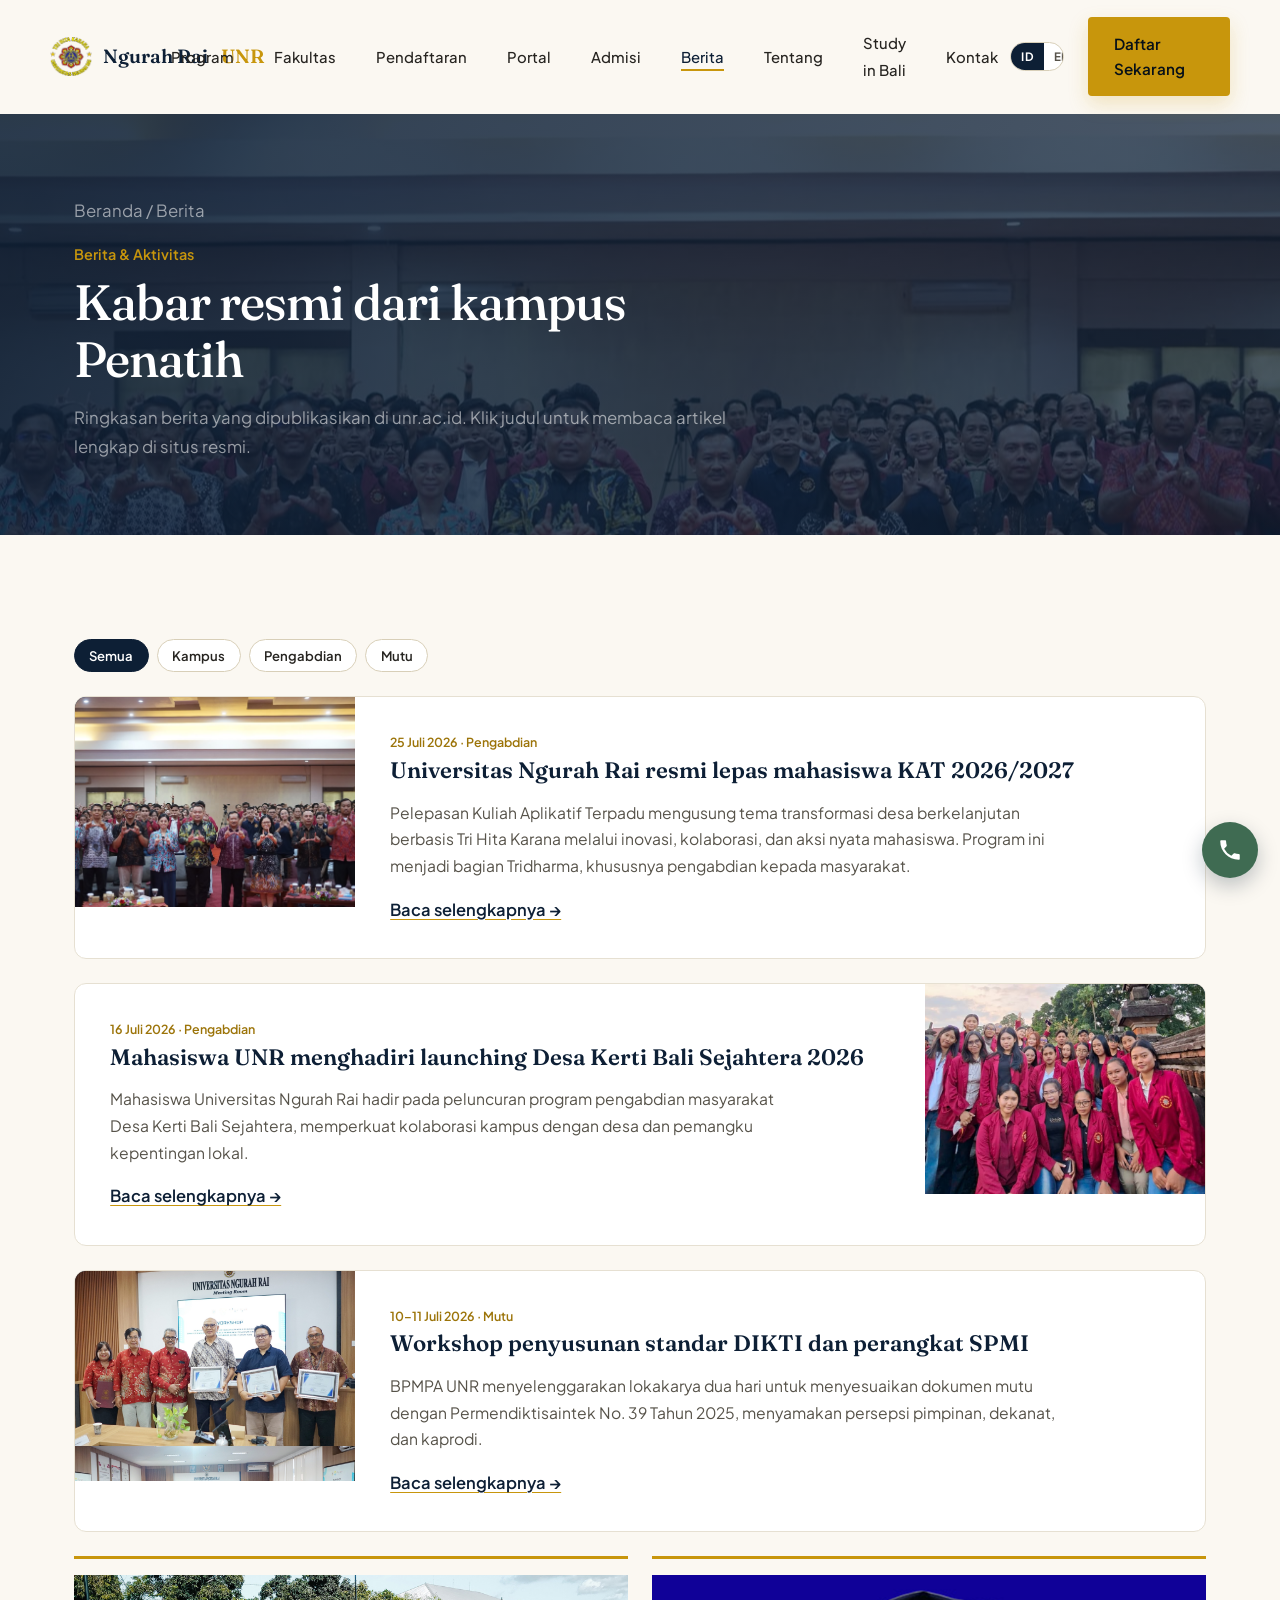
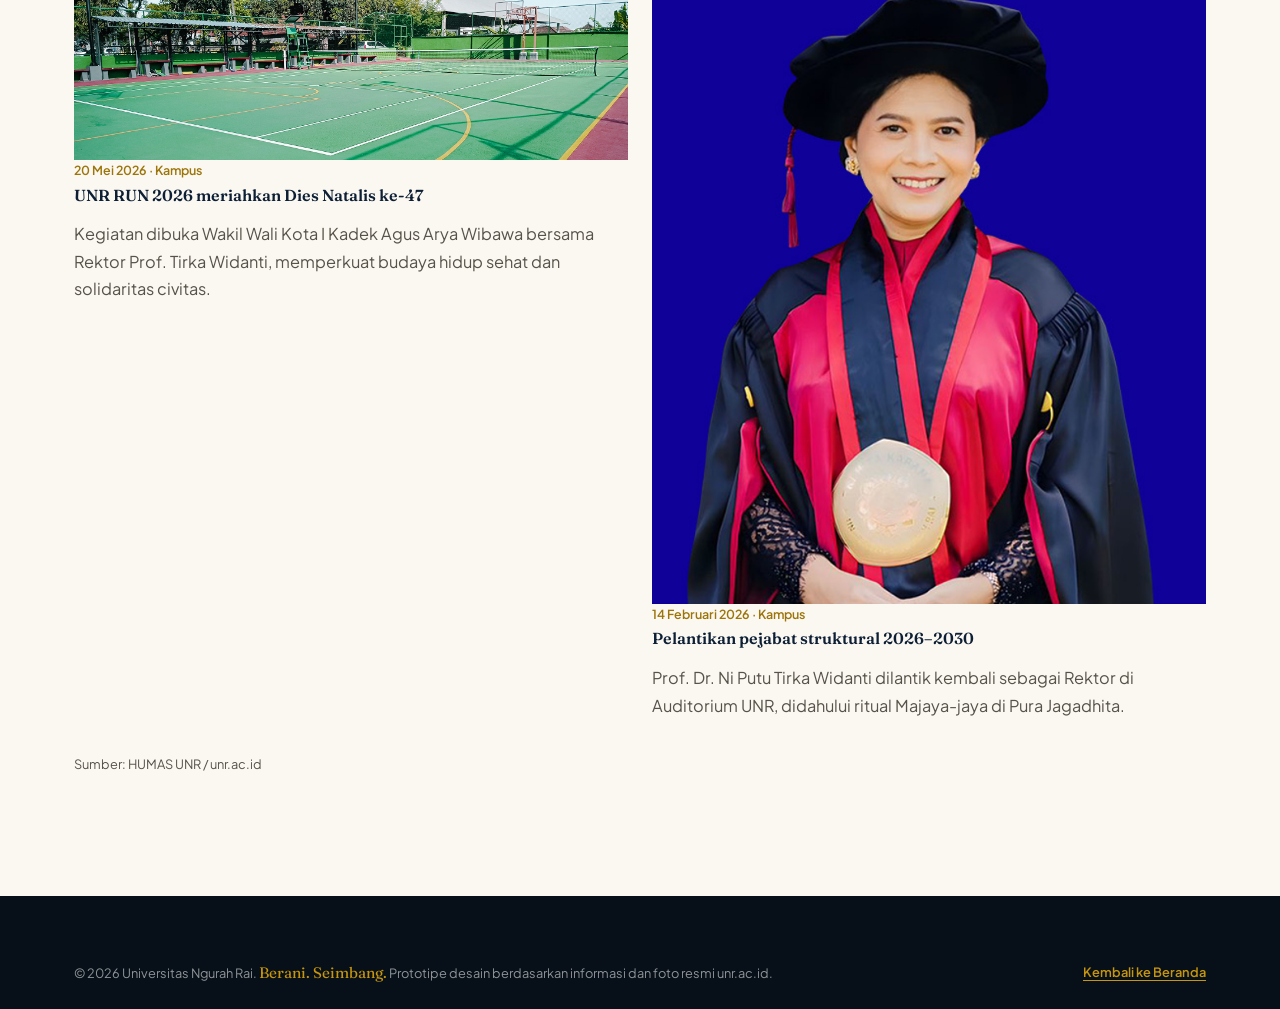
==== commit 0493ee21: "fix: keep header wordmark and nav spacing readable Stop Chrome Translate from mangling Indonesian la" ====
--- a/berita.html
+++ b/berita.html
@@ -1,8 +1,9 @@
 <!DOCTYPE html>
-<html lang="id">
+<html lang="id" translate="no" class="notranslate">
 <head>
 <meta charset="UTF-8">
 <meta name="viewport" content="width=device-width, initial-scale=1.0">
+<meta name="google" content="notranslate">
 <meta name="robots" content="index, follow">
 <title>Berita kampus — aktivitas dan pengabdian UNR</title>
 <meta name="description" content="Kabar resmi dari kampus Penatih: KAT, pengabdian desa, SPMI, UNR RUN, dan pelantikan pimpinan. Tanpa teks pengisi.">
@@ -27,11 +28,11 @@
 <a class="skip-link" href="#main" data-i18n="skip">Langsung ke konten</a>
 <div class="nav-overlay" aria-hidden="true"></div>
 
-<header class="site-header">
+<header class="site-header notranslate" translate="no">
   <div class="container nav-row">
     <a href="index.html" class="brand">
       <img src="assets/img/logo.png" alt="UNR" class="brand-logo">
-      <span class="wordmark">Ngurah Rai <span>UNR</span></span>
+      <span class="wordmark">Ngurah&nbsp;Rai <span>UNR</span></span>
     </a>
     <nav aria-label="Navigasi utama">
       <ul class="nav-links">
--- a/assets/style.css
+++ b/assets/style.css
@@ -166,7 +166,6 @@
   min-width: 0;
 }
 .brand { min-width: 0; flex: 0 1 auto; }
-.wordmark { white-space: nowrap; }
 .brand {
   display: flex;
   align-items: center;
@@ -179,16 +178,17 @@
   object-fit: contain;
 }
 .wordmark {
-  display: flex;
-  align-items: baseline;
-  gap: 0.5rem;
+  white-space: nowrap;
   font-family: var(--font-display);
   font-size: 1.2rem;
   font-weight: 600;
   color: var(--navy);
   text-decoration: none;
 }
-.wordmark span { color: var(--gold); }
+.wordmark span {
+  color: var(--gold);
+  margin-left: 0.45em;
+}
 .lang-switch {
   display: inline-flex;
   border: 1px solid var(--line-strong);
@@ -342,8 +342,10 @@
 }
 .hero-meta strong { color: var(--navy); }
 
-.hero-word { display: inline-block; opacity: 0; transform: translateY(0.4em); }
-.hero.is-ready .hero-word {
+.hero-word { display: inline-block; }
+.hero-word + .hero-word { margin-left: 0.28em; }
+html.js-enabled .hero-word { opacity: 0; transform: translateY(0.4em); }
+html.js-enabled .hero.is-ready .hero-word {
   animation: word-rise 0.7s cubic-bezier(.2,.7,.2,1) forwards;
 }
 
@@ -986,17 +988,21 @@
    ------------------------------------------------------------------------- */
 [data-lightbox] { cursor: zoom-in; }
 [data-reveal] {
+  opacity: 1;
+  transform: none;
+}
+html.js-enabled [data-reveal] {
   opacity: 0;
   transform: translateY(36px);
   transition: opacity 0.9s cubic-bezier(.16,1,.3,1), transform 0.9s cubic-bezier(.16,1,.3,1);
 }
-[data-reveal].is-visible {
+html.js-enabled [data-reveal].is-visible {
   opacity: 1;
   transform: none;
 }
-[data-reveal="left"] { transform: translateX(-28px); }
-[data-reveal="right"] { transform: translateX(28px); }
-[data-reveal="scale"] { transform: scale(0.96); }
+html.js-enabled [data-reveal="left"] { transform: translateX(-28px); }
+html.js-enabled [data-reveal="right"] { transform: translateX(28px); }
+html.js-enabled [data-reveal="scale"] { transform: scale(0.96); }
 
 .filter-row {
   display: flex;
@@ -1564,12 +1570,12 @@
 img[src*="berita-desa.jpg"] { object-position: center 38%; }
 img[src*="berita-spmi.jpg"] { object-position: center top; }
 
-.page-hero > .container {
+html.js-enabled .page-hero > .container {
   opacity: 0;
   transform: translateY(18px);
   transition: opacity 0.8s cubic-bezier(.16,1,.3,1), transform 0.8s cubic-bezier(.16,1,.3,1);
 }
-.page-hero.is-ready > .container {
+html.js-enabled .page-hero.is-ready > .container {
   opacity: 1;
   transform: none;
 }
